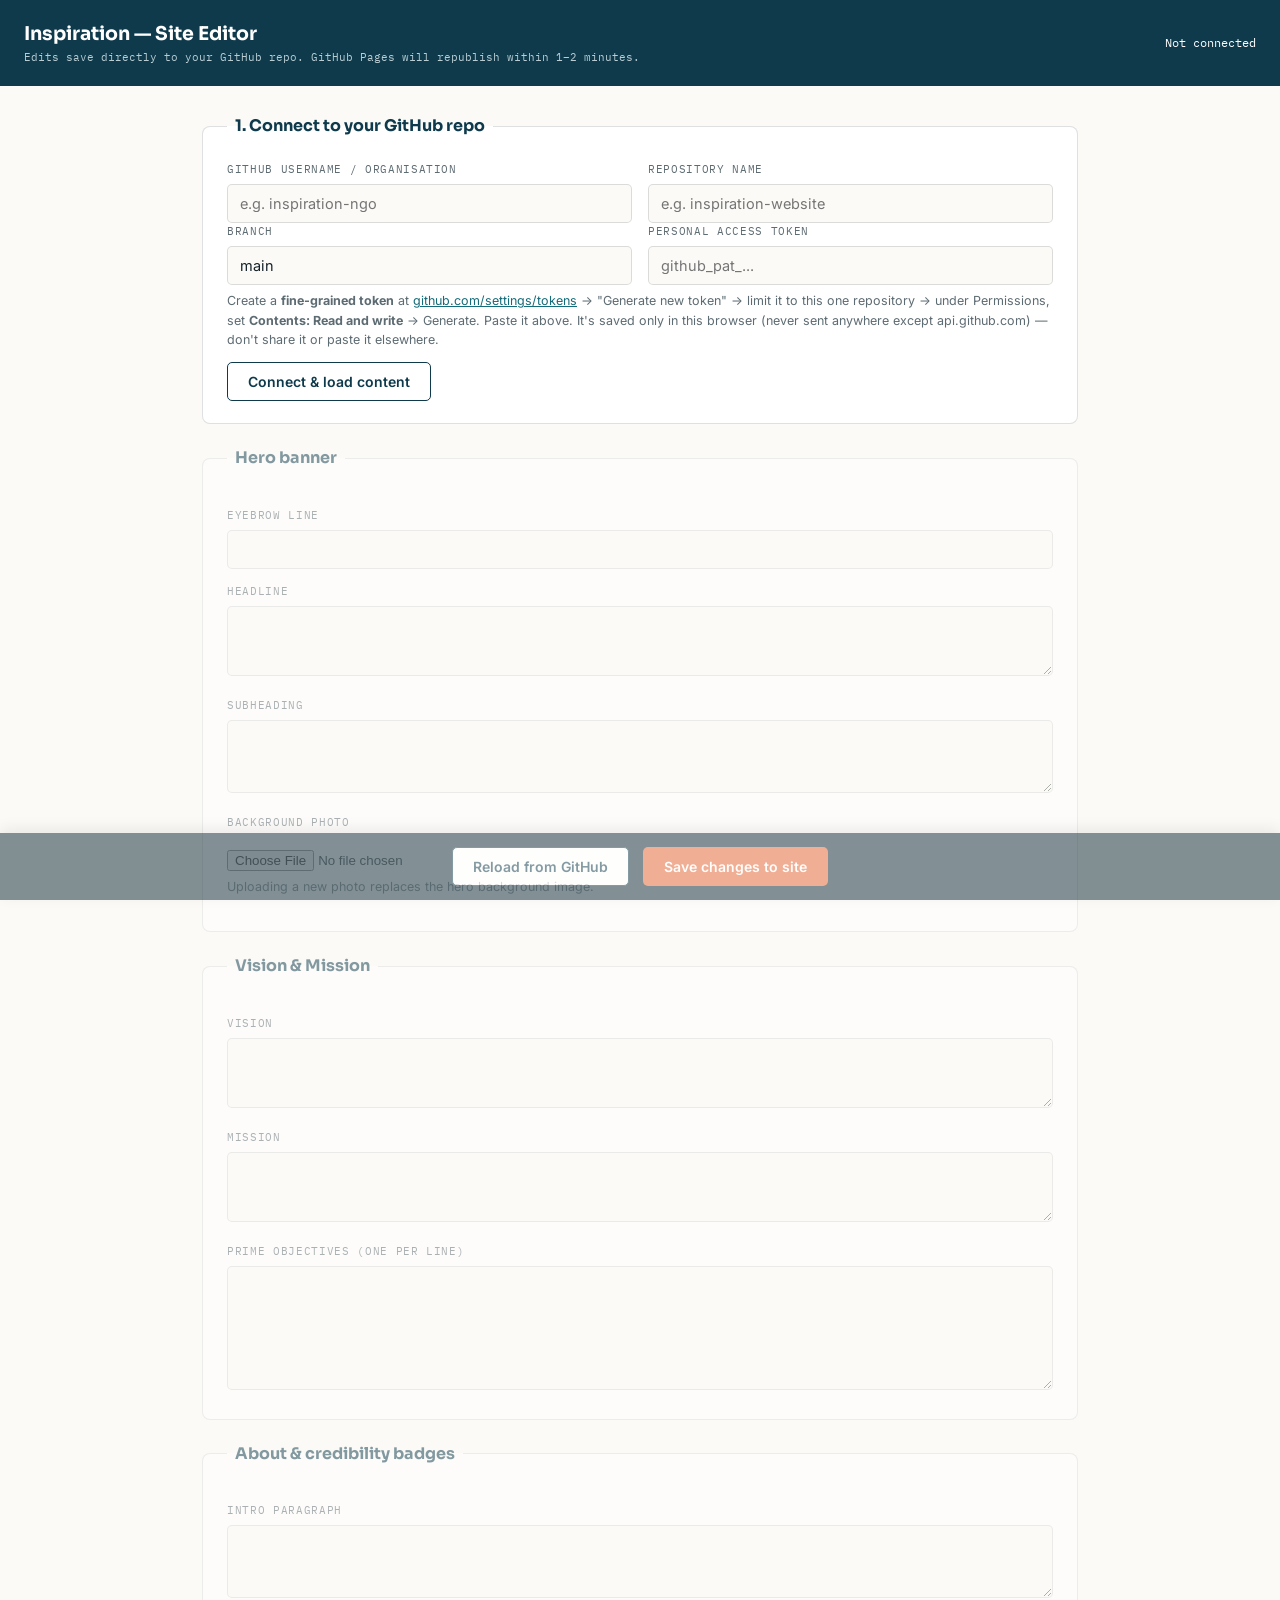
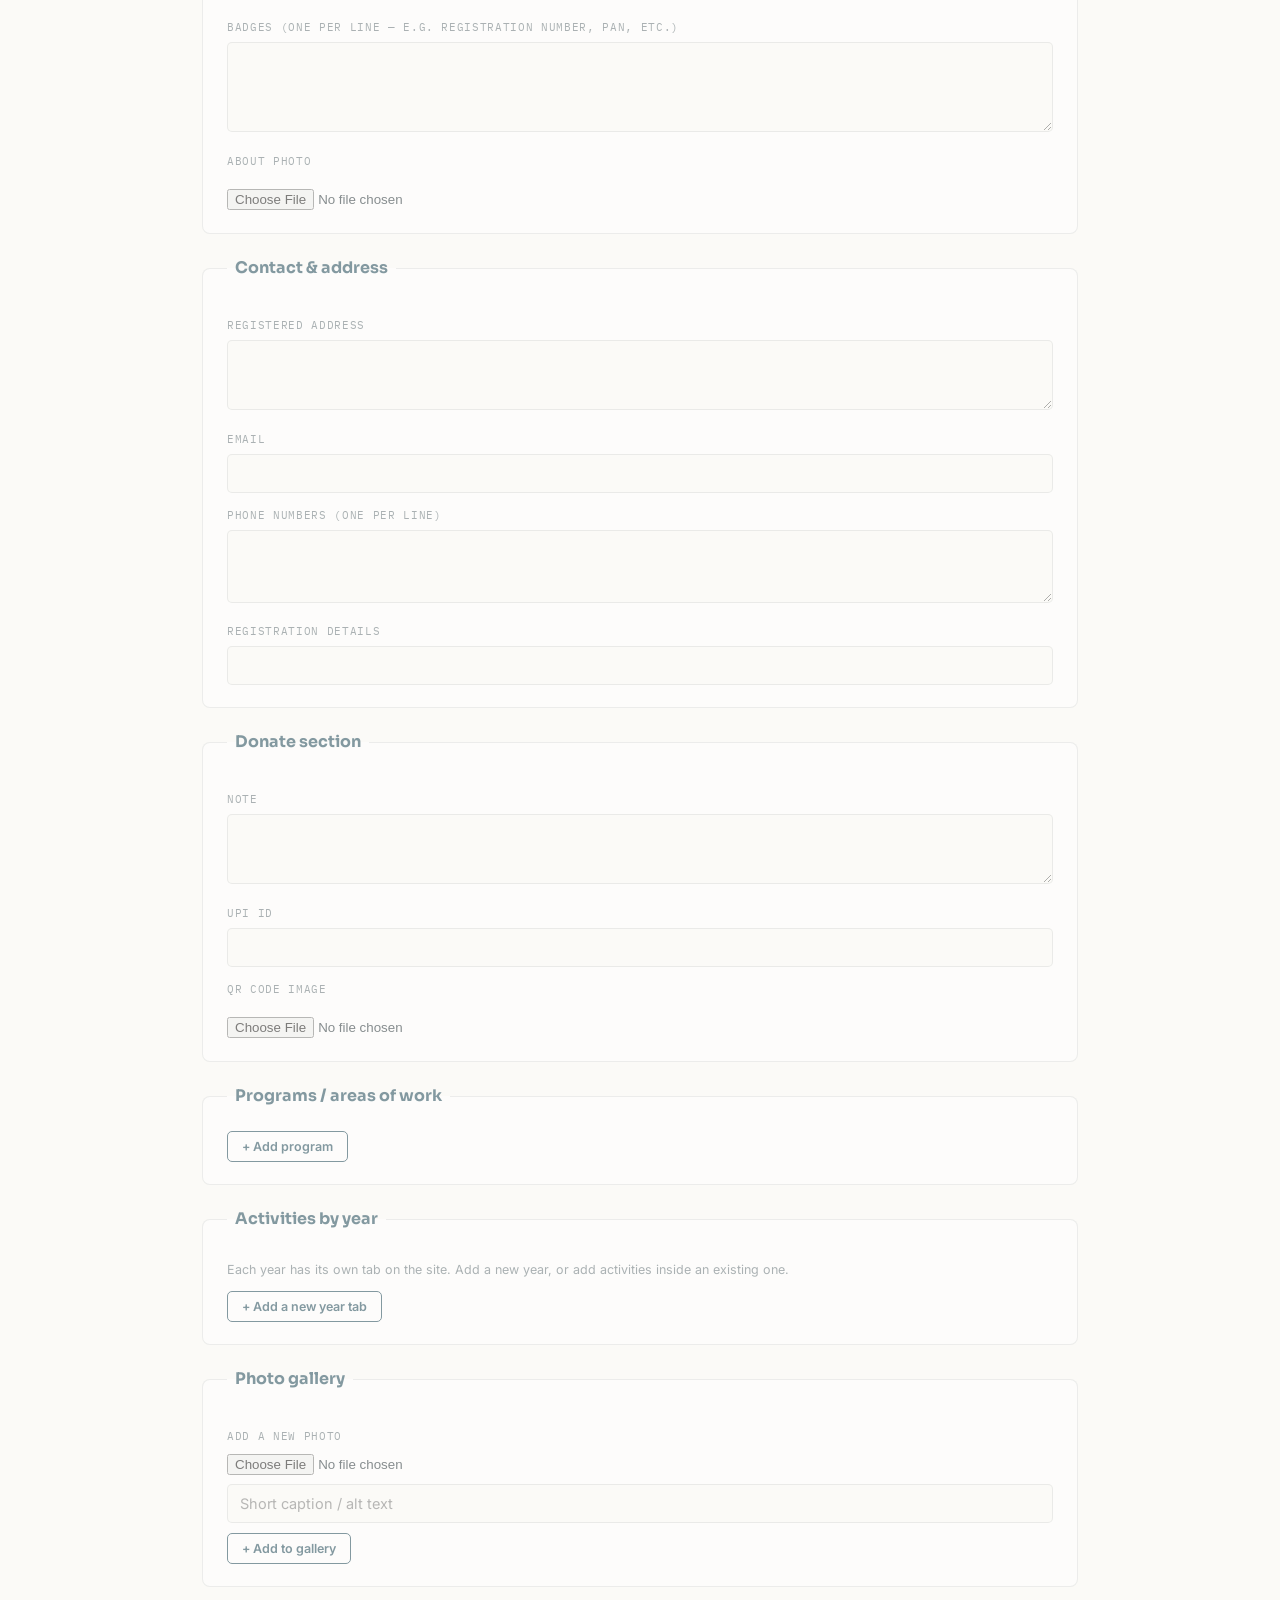
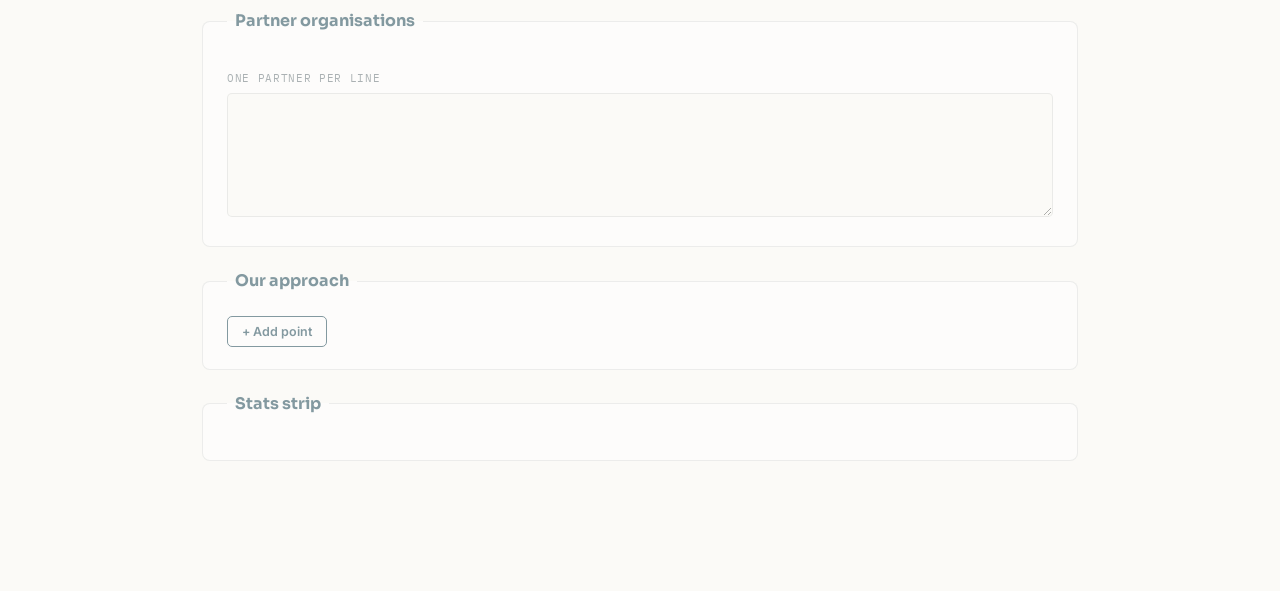
==== admin.html @ 5f95befe "Add files via upload" ====
<!DOCTYPE html>
<html lang="en">
<head>
<meta charset="UTF-8">
<meta name="viewport" content="width=device-width, initial-scale=1.0">
<title>Inspiration — Site Editor</title>
<link href="https://fonts.googleapis.com/css2?family=Sora:wght@600;700&family=Inter:wght@400;500;600&family=IBM+Plex+Mono:wght@400;500&display=swap" rel="stylesheet">
<style>
  :root {
    --navy:#0e3a4c; --navy-deep:#092530; --teal:#146b79; --coral:#e4602f; --coral-deep:#c14d22;
    --gold:#f0a73c; --paper:#fbfaf7; --paper-deep:#f1efe8; --ink:#16232a; --grey:#5d6b72;
    --line:rgba(22,35,42,.14); --display:"Sora",sans-serif; --body:"Inter",sans-serif; --mono:"IBM Plex Mono",monospace;
  }
  * { box-sizing: border-box; }
  body { margin:0; background:var(--paper); color:var(--ink); font-family:var(--body); line-height:1.55; padding-bottom:80px; }
  header { background:var(--navy); color:#fff; padding:20px 24px; position:sticky; top:0; z-index:20; display:flex; justify-content:space-between; align-items:center; flex-wrap:wrap; gap:12px; }
  header h1 { font-family:var(--display); font-size:19px; margin:0; }
  header .sub { font-family:var(--mono); font-size:11px; color:#b9cdd3; }
  .wrap { max-width: 920px; margin: 0 auto; padding: 28px 20px; }
  fieldset { border:1px solid var(--line); border-radius:8px; padding:22px 24px; margin-bottom:22px; background:#fff; }
  legend { font-family:var(--display); font-weight:700; font-size:16px; color:var(--navy); padding:0 8px; }
  label { display:block; font-family:var(--mono); font-size:11px; text-transform:uppercase; letter-spacing:.06em; color:var(--grey); margin:14px 0 6px; }
  label:first-child { margin-top:0; }
  input[type=text], input[type=email], input[type=password], input[type=url], textarea, select {
    width:100%; font-family:var(--body); font-size:14.5px; padding:10px 12px; border:1px solid var(--line); border-radius:5px; background:var(--paper); color:var(--ink);
  }
  textarea { resize:vertical; min-height:70px; }
  .row { display:grid; grid-template-columns:1fr 1fr; gap:16px; }
  @media (max-width:640px){ .row{ grid-template-columns:1fr; } }
  .card { border:1px solid var(--line); border-radius:6px; padding:16px; margin-bottom:12px; background:var(--paper-deep); position:relative; }
  .card .del { position:absolute; top:10px; right:10px; background:none; border:none; color:var(--coral); cursor:pointer; font-size:13px; font-family:var(--mono); }
  .btn { display:inline-block; font-family:var(--body); font-weight:600; font-size:14px; padding:10px 20px; border-radius:5px; border:1.5px solid transparent; cursor:pointer; text-decoration:none; }
  .btn-primary { background:var(--coral); color:#fff; }
  .btn-primary:hover { background:var(--coral-deep); }
  .btn-outline { background:#fff; border-color:var(--navy); color:var(--navy); }
  .btn-outline:hover { background:var(--navy); color:#fff; }
  .btn-small { font-size:12.5px; padding:7px 14px; }
  .thumb-preview { width:100%; max-width:220px; border-radius:6px; margin:8px 0; display:block; }
  .status { font-family:var(--mono); font-size:12.5px; padding:10px 14px; border-radius:5px; margin-bottom:16px; display:none; }
  .status.show { display:block; }
  .status.ok { background:#e2f4e6; color:#1e6b34; }
  .status.err { background:#fce7e2; color:#a13a2e; }
  .status.busy { background:#eef3f6; color:var(--navy); }
  .help { font-size:12.5px; color:var(--grey); margin-top:6px; }
  .save-bar { position:fixed; bottom:0; left:0; right:0; background:var(--navy-deep); padding:14px 24px; display:flex; justify-content:center; gap:14px; z-index:30; box-shadow:0 -4px 14px rgba(0,0,0,.15); }
  .locked { opacity:.5; pointer-events:none; }
  a { color: var(--teal); }
  details summary { cursor:pointer; font-family:var(--mono); font-size:12px; color:var(--grey); margin-bottom:10px; }
</style>
</head>
<body>

<header>
  <div>
    <h1>Inspiration — Site Editor</h1>
    <div class="sub">Edits save directly to your GitHub repo. GitHub Pages will republish within 1–2 minutes.</div>
  </div>
  <span id="connStatus" style="font-family:var(--mono);font-size:12px;">Not connected</span>
</header>

<div class="wrap">

  <fieldset id="connectFieldset">
    <legend>1. Connect to your GitHub repo</legend>
    <div class="row">
      <div>
        <label for="ghOwner">GitHub username / organisation</label>
        <input type="text" id="ghOwner" placeholder="e.g. inspiration-ngo">
      </div>
      <div>
        <label for="ghRepo">Repository name</label>
        <input type="text" id="ghRepo" placeholder="e.g. inspiration-website">
      </div>
    </div>
    <div class="row">
      <div>
        <label for="ghBranch">Branch</label>
        <input type="text" id="ghBranch" value="main">
      </div>
      <div>
        <label for="ghToken">Personal access token</label>
        <input type="password" id="ghToken" placeholder="github_pat_...">
      </div>
    </div>
    <p class="help">
      Create a <strong>fine-grained token</strong> at
      <a href="https://github.com/settings/tokens?type=beta" target="_blank">github.com/settings/tokens</a> →
      "Generate new token" → limit it to this one repository → under Permissions, set
      <strong>Contents: Read and write</strong> → Generate. Paste it above. It's saved only in
      this browser (never sent anywhere except api.github.com) — don't share it or paste it elsewhere.
    </p>
    <button class="btn btn-outline" id="connectBtn" type="button">Connect &amp; load content</button>
    <div class="status" id="connectStatus"></div>
  </fieldset>

  <div id="editorArea" class="locked">

    <div class="status" id="saveStatus"></div>

    <fieldset>
      <legend>Hero banner</legend>
      <label>Eyebrow line</label><input type="text" id="f-hero-eyebrow">
      <label>Headline</label><textarea id="f-hero-headline" rows="2"></textarea>
      <label>Subheading</label><textarea id="f-hero-subhead" rows="3"></textarea>
      <label>Background photo</label>
      <img class="thumb-preview" id="f-hero-bg-preview">
      <input type="file" id="f-hero-bg-file" accept="image/*">
      <p class="help">Uploading a new photo replaces the hero background image.</p>
    </fieldset>

    <fieldset>
      <legend>Vision &amp; Mission</legend>
      <label>Vision</label><textarea id="f-vision" rows="2"></textarea>
      <label>Mission</label><textarea id="f-mission" rows="2"></textarea>
      <label>Prime objectives (one per line)</label>
      <textarea id="f-objectives" rows="6"></textarea>
    </fieldset>

    <fieldset>
      <legend>About &amp; credibility badges</legend>
      <label>Intro paragraph</label><textarea id="f-about-intro" rows="3"></textarea>
      <label>Badges (one per line — e.g. registration number, PAN, etc.)</label>
      <textarea id="f-about-badges" rows="4"></textarea>
      <label>About photo</label>
      <img class="thumb-preview" id="f-about-photo-preview">
      <input type="file" id="f-about-photo-file" accept="image/*">
    </fieldset>

    <fieldset>
      <legend>Contact &amp; address</legend>
      <label>Registered address</label><textarea id="f-contact-address" rows="2"></textarea>
      <label>Email</label><input type="text" id="f-contact-email">
      <label>Phone numbers (one per line)</label><textarea id="f-contact-phones" rows="3"></textarea>
      <label>Registration details</label><input type="text" id="f-contact-reg">
    </fieldset>

    <fieldset>
      <legend>Donate section</legend>
      <label>Note</label><textarea id="f-donate-note" rows="2"></textarea>
      <label>UPI ID</label><input type="text" id="f-donate-upi">
      <label>QR code image</label>
      <img class="thumb-preview" id="f-donate-qr-preview">
      <input type="file" id="f-donate-qr-file" accept="image/*">
    </fieldset>

    <fieldset>
      <legend>Programs / areas of work</legend>
      <div id="programsList"></div>
      <button class="btn btn-outline btn-small" type="button" id="addProgramBtn">+ Add program</button>
    </fieldset>

    <fieldset>
      <legend>Activities by year</legend>
      <p class="help">Each year has its own tab on the site. Add a new year, or add activities inside an existing one.</p>
      <div id="yearsList"></div>
      <button class="btn btn-outline btn-small" type="button" id="addYearBtn">+ Add a new year tab</button>
    </fieldset>

    <fieldset>
      <legend>Photo gallery</legend>
      <div id="galleryList"></div>
      <label>Add a new photo</label>
      <input type="file" id="galleryFile" accept="image/*">
      <input type="text" id="galleryAlt" placeholder="Short caption / alt text" style="margin-top:8px;">
      <button class="btn btn-outline btn-small" type="button" id="addGalleryBtn" style="margin-top:10px;">+ Add to gallery</button>
    </fieldset>

    <fieldset>
      <legend>Partner organisations</legend>
      <label>One partner per line</label>
      <textarea id="f-partners" rows="6"></textarea>
    </fieldset>

    <fieldset>
      <legend>Our approach</legend>
      <div id="approachList"></div>
      <button class="btn btn-outline btn-small" type="button" id="addApproachBtn">+ Add point</button>
    </fieldset>

    <fieldset>
      <legend>Stats strip</legend>
      <div id="statsList"></div>
    </fieldset>

  </div>
</div>

<div class="save-bar locked" id="saveBar">
  <button class="btn btn-outline" id="reloadBtn" type="button">Reload from GitHub</button>
  <button class="btn btn-primary" id="saveBtn" type="button">Save changes to site</button>
</div>

<script>
let state = null;
let contentSha = null;
let creds = null;

const $ = id => document.getElementById(id);
const editorArea = $('editorArea');
const saveBar = $('saveBar');

function setStatus(el, msg, type) {
  el.textContent = msg;
  el.className = 'status show ' + type;
}
function clearStatus(el) { el.className = 'status'; }

// ---------- credential persistence (this browser only) ----------
function loadSavedCreds() {
  try {
    const saved = JSON.parse(localStorage.getItem('inspiration_admin_creds') || 'null');
    if (saved) {
      $('ghOwner').value = saved.owner || '';
      $('ghRepo').value = saved.repo || '';
      $('ghBranch').value = saved.branch || 'main';
      $('ghToken').value = saved.token || '';
    }
  } catch (e) {}
}
function saveCreds(c) {
  localStorage.setItem('inspiration_admin_creds', JSON.stringify(c));
}
loadSavedCreds();

// ---------- GitHub API helpers ----------
async function ghGet(path) {
  const url = `https://api.github.com/repos/${creds.owner}/${creds.repo}/contents/${path}?ref=${creds.branch}`;
  const res = await fetch(url, { headers: { Authorization: `Bearer ${creds.token}`, Accept: 'application/vnd.github+json' } });
  if (!res.ok) throw new Error(`GET ${path} failed (${res.status})`);
  return res.json();
}
async function ghPut(path, base64Content, message, sha) {
  const url = `https://api.github.com/repos/${creds.owner}/${creds.repo}/contents/${path}`;
  const body = { message, content: base64Content, branch: creds.branch };
  if (sha) body.sha = sha;
  const res = await fetch(url, {
    method: 'PUT',
    headers: { Authorization: `Bearer ${creds.token}`, Accept: 'application/vnd.github+json' },
    body: JSON.stringify(body)
  });
  if (!res.ok) {
    const err = await res.json().catch(() => ({}));
    throw new Error(`Save to ${path} failed (${res.status}): ${err.message || 'unknown error'}`);
  }
  return res.json();
}
function utf8ToBase64(str) {
  return btoa(unescape(encodeURIComponent(str)));
}
function fileToBase64(file) {
  return new Promise((resolve, reject) => {
    const reader = new FileReader();
    reader.onload = () => resolve(reader.result.split(',')[1]);
    reader.onerror = reject;
    reader.readAsDataURL(file);
  });
}
function slugify(name) {
  return name.toLowerCase().replace(/[^a-z0-9.]+/g, '-').replace(/(^-|-$)/g, '');
}

async function uploadImage(file, folder = 'images') {
  const base64 = await fileToBase64(file);
  const ts = Date.now();
  const path = `${folder}/${ts}-${slugify(file.name)}`;
  await ghPut(path, base64, `Upload image via site editor: ${file.name}`);
  return path;
}

// ---------- connect & load ----------
$('connectBtn').addEventListener('click', async () => {
  const owner = $('ghOwner').value.trim();
  const repo = $('ghRepo').value.trim();
  const branch = $('ghBranch').value.trim() || 'main';
  const token = $('ghToken').value.trim();
  const statusEl = $('connectStatus');
  if (!owner || !repo || !token) {
    setStatus(statusEl, 'Please fill in owner, repo, and token.', 'err');
    return;
  }
  creds = { owner, repo, branch, token };
  setStatus(statusEl, 'Connecting…', 'busy');
  try {
    const file = await ghGet('content.json');
    contentSha = file.sha;
    state = JSON.parse(decodeURIComponent(escape(atob(file.content.replace(/\n/g, '')))));
    saveCreds(creds);
    setStatus(statusEl, 'Connected. Content loaded below.', 'ok');
    $('connStatus').textContent = `Connected: ${owner}/${repo}`;
    editorArea.classList.remove('locked');
    saveBar.classList.remove('locked');
    renderForm();
  } catch (err) {
    setStatus(statusEl, err.message, 'err');
  }
});

$('reloadBtn').addEventListener('click', () => $('connectBtn').click());

// ---------- render form from state ----------
function renderForm() {
  $('f-hero-eyebrow').value = state.hero.eyebrow;
  $('f-hero-headline').value = state.hero.headline;
  $('f-hero-subhead').value = state.hero.subhead;
  $('f-hero-bg-preview').src = state.hero.bgImage;

  $('f-vision').value = state.vision;
  $('f-mission').value = state.mission;
  $('f-objectives').value = state.objectives.join('\n');

  $('f-about-intro').value = state.about.intro;
  $('f-about-badges').value = state.about.badges.join('\n');
  $('f-about-photo-preview').src = state.about.photo;

  $('f-contact-address').value = state.contact.address;
  $('f-contact-email').value = state.contact.email;
  $('f-contact-phones').value = state.contact.phones.join('\n');
  $('f-contact-reg').value = state.contact.registration;

  $('f-donate-note').value = state.donate.note;
  $('f-donate-upi').value = state.donate.upiId;
  $('f-donate-qr-preview').src = state.donate.qrImage;

  $('f-partners').value = state.partners.join('\n');

  renderPrograms();
  renderYears();
  renderGallery();
  renderApproach();
  renderStats();
}

// ---- Programs ----
function renderPrograms() {
  const el = $('programsList');
  el.innerHTML = '';
  state.programs.forEach((p, i) => {
    const card = document.createElement('div');
    card.className = 'card';
    card.innerHTML = `
      <button class="del" data-i="${i}">Remove ✕</button>
      <label>Tag</label><input type="text" data-f="tag" value="${escAttr(p.tag)}">
      <label>Title</label><input type="text" data-f="title" value="${escAttr(p.title)}">
      <label>Description</label><textarea data-f="desc" rows="2">${p.desc}</textarea>
      <label>Example activities (short line)</label><textarea data-f="examples" rows="2">${p.examples}</textarea>
      <label>Photo</label>
      <img class="thumb-preview" src="${p.image}">
      <input type="file" data-f="image" accept="image/*">
    `;
    ['tag','title','desc','examples'].forEach(f => {
      card.querySelector(`[data-f="${f}"]`).addEventListener('input', e => state.programs[i][f] = e.target.value);
    });
    card.querySelector('[data-f="image"]').addEventListener('change', async e => {
      if (!e.target.files[0]) return;
      const path = await uploadImage(e.target.files[0]);
      state.programs[i].image = path;
      card.querySelector('img').src = path;
    });
    card.querySelector('.del').addEventListener('click', () => { state.programs.splice(i, 1); renderPrograms(); });
    el.appendChild(card);
  });
}
$('addProgramBtn').addEventListener('click', () => {
  state.programs.push({ tag: 'New area', title: 'New program', desc: '', examples: '', image: state.programs[0]?.image || '' });
  renderPrograms();
});

// ---- Activity years ----
function renderYears() {
  const el = $('yearsList');
  el.innerHTML = '';
  state.activityYears.forEach((y, yi) => {
    const card = document.createElement('div');
    card.className = 'card';
    card.innerHTML = `
      <button class="del" data-yi="${yi}">Remove year ✕</button>
      <label>Tab label</label><input type="text" data-f="label" value="${escAttr(y.label)}">
      <div id="itemsFor-${yi}"></div>
      <button class="btn btn-outline btn-small" type="button" data-add="${yi}">+ Add activity to this year</button>
    `;
    card.querySelector('[data-f="label"]').addEventListener('input', e => y.label = e.target.value);
    card.querySelector('.del').addEventListener('click', () => { state.activityYears.splice(yi, 1); renderYears(); });
    el.appendChild(card);

    const itemsWrap = card.querySelector(`#itemsFor-${yi}`);
    y.items.forEach((a, ai) => {
      const row = document.createElement('div');
      row.className = 'card';
      row.style.background = '#fff';
      row.innerHTML = `
        <button class="del" data-ai="${ai}">Remove ✕</button>
        <label>Date</label><input type="text" data-f="date" value="${escAttr(a.date)}">
        <label>Title</label><input type="text" data-f="title" value="${escAttr(a.title)}">
        <label>Description</label><textarea data-f="desc" rows="2">${a.desc}</textarea>
      `;
      ['date','title','desc'].forEach(f => {
        row.querySelector(`[data-f="${f}"]`).addEventListener('input', e => a[f] = e.target.value);
      });
      row.querySelector('.del').addEventListener('click', () => { y.items.splice(ai, 1); renderYears(); });
      itemsWrap.appendChild(row);
    });

    card.querySelector('[data-add]').addEventListener('click', () => {
      y.items.push({ date: '', title: 'New activity', desc: '' });
      renderYears();
    });
  });
}
$('addYearBtn').addEventListener('click', () => {
  const label = prompt('Label for the new year tab (e.g. "2026–27")');
  if (!label) return;
  state.activityYears.unshift({ id: 'y' + Date.now(), label, items: [] });
  renderYears();
});

// ---- Gallery ----
function renderGallery() {
  const el = $('galleryList');
  el.innerHTML = '';
  state.gallery.forEach((g, i) => {
    const row = document.createElement('div');
    row.className = 'card';
    row.style.display = 'flex';
    row.style.gap = '14px';
    row.style.alignItems = 'center';
    row.innerHTML = `
      <img src="${g.image}" style="width:90px;height:70px;object-fit:cover;border-radius:4px;flex-shrink:0;">
      <input type="text" data-f="alt" value="${escAttr(g.alt)}" style="flex:1;">
      <button class="del" data-i="${i}" style="position:static;">Remove ✕</button>
    `;
    row.querySelector('[data-f="alt"]').addEventListener('input', e => g.alt = e.target.value);
    row.querySelector('.del').addEventListener('click', () => { state.gallery.splice(i, 1); renderGallery(); });
    el.appendChild(row);
  });
}
$('addGalleryBtn').addEventListener('click', async () => {
  const file = $('galleryFile').files[0];
  if (!file) { alert('Choose a photo first.'); return; }
  const path = await uploadImage(file);
  state.gallery.push({ image: path, alt: $('galleryAlt').value || 'Inspiration program photo', size: '' });
  $('galleryFile').value = '';
  $('galleryAlt').value = '';
  renderGallery();
});

// ---- Approach ----
function renderApproach() {
  const el = $('approachList');
  el.innerHTML = '';
  state.approach.forEach((a, i) => {
    const card = document.createElement('div');
    card.className = 'card';
    card.innerHTML = `
      <button class="del" data-i="${i}">Remove ✕</button>
      <label>Title</label><input type="text" data-f="title" value="${escAttr(a.title)}">
      <label>Description</label><textarea data-f="desc" rows="2">${a.desc}</textarea>
    `;
    card.querySelector('[data-f="title"]').addEventListener('input', e => a.title = e.target.value);
    card.querySelector('[data-f="desc"]').addEventListener('input', e => a.desc = e.target.value);
    card.querySelector('.del').addEventListener('click', () => { state.approach.splice(i, 1); renderApproach(); });
    el.appendChild(card);
  });
}
$('addApproachBtn').addEventListener('click', () => {
  state.approach.push({ title: 'New point', desc: '' });
  renderApproach();
});

// ---- Stats ----
function renderStats() {
  const el = $('statsList');
  el.innerHTML = '';
  state.stats.forEach((s, i) => {
    const row = document.createElement('div');
    row.className = 'row card';
    row.innerHTML = `
      <div><label>Number</label><input type="text" data-f="n" value="${escAttr(s.n)}"></div>
      <div><label>Label</label><input type="text" data-f="l" value="${escAttr(s.l)}"></div>
    `;
    row.querySelector('[data-f="n"]').addEventListener('input', e => s.n = e.target.value);
    row.querySelector('[data-f="l"]').addEventListener('input', e => s.l = e.target.value);
    el.appendChild(row);
  });
}

function escAttr(str) {
  return (str || '').replace(/&/g, '&amp;').replace(/"/g, '&quot;');
}

// ---------- single-field image uploads ----------
$('f-hero-bg-file').addEventListener('change', async e => {
  if (!e.target.files[0]) return;
  const path = await uploadImage(e.target.files[0]);
  state.hero.bgImage = path;
  $('f-hero-bg-preview').src = path;
});
$('f-about-photo-file').addEventListener('change', async e => {
  if (!e.target.files[0]) return;
  const path = await uploadImage(e.target.files[0]);
  state.about.photo = path;
  $('f-about-photo-preview').src = path;
});
$('f-donate-qr-file').addEventListener('change', async e => {
  if (!e.target.files[0]) return;
  const path = await uploadImage(e.target.files[0]);
  state.donate.qrImage = path;
  $('f-donate-qr-preview').src = path;
});

// ---------- pull simple text fields back into state before saving ----------
function syncSimpleFields() {
  state.hero.eyebrow = $('f-hero-eyebrow').value;
  state.hero.headline = $('f-hero-headline').value;
  state.hero.subhead = $('f-hero-subhead').value;

  state.vision = $('f-vision').value;
  state.mission = $('f-mission').value;
  state.objectives = $('f-objectives').value.split('\n').map(s => s.trim()).filter(Boolean);

  state.about.intro = $('f-about-intro').value;
  state.about.badges = $('f-about-badges').value.split('\n').map(s => s.trim()).filter(Boolean);

  state.contact.address = $('f-contact-address').value;
  state.contact.email = $('f-contact-email').value;
  state.contact.phones = $('f-contact-phones').value.split('\n').map(s => s.trim()).filter(Boolean);
  state.contact.registration = $('f-contact-reg').value;

  state.donate.note = $('f-donate-note').value;
  state.donate.upiId = $('f-donate-upi').value;

  state.partners = $('f-partners').value.split('\n').map(s => s.trim()).filter(Boolean);
}

// ---------- save ----------
$('saveBtn').addEventListener('click', async () => {
  const statusEl = $('saveStatus');
  syncSimpleFields();
  setStatus(statusEl, 'Saving to GitHub…', 'busy');
  try {
    const json = JSON.stringify(state, null, 2);
    const result = await ghPut('content.json', utf8ToBase64(json), 'Update site content via site editor', contentSha);
    contentSha = result.content.sha;
    setStatus(statusEl, 'Saved! GitHub Pages will republish your site within 1–2 minutes.', 'ok');
    window.scrollTo({ top: 0, behavior: 'smooth' });
  } catch (err) {
    setStatus(statusEl, err.message, 'err');
  }
});
</script>
</body>
</html>
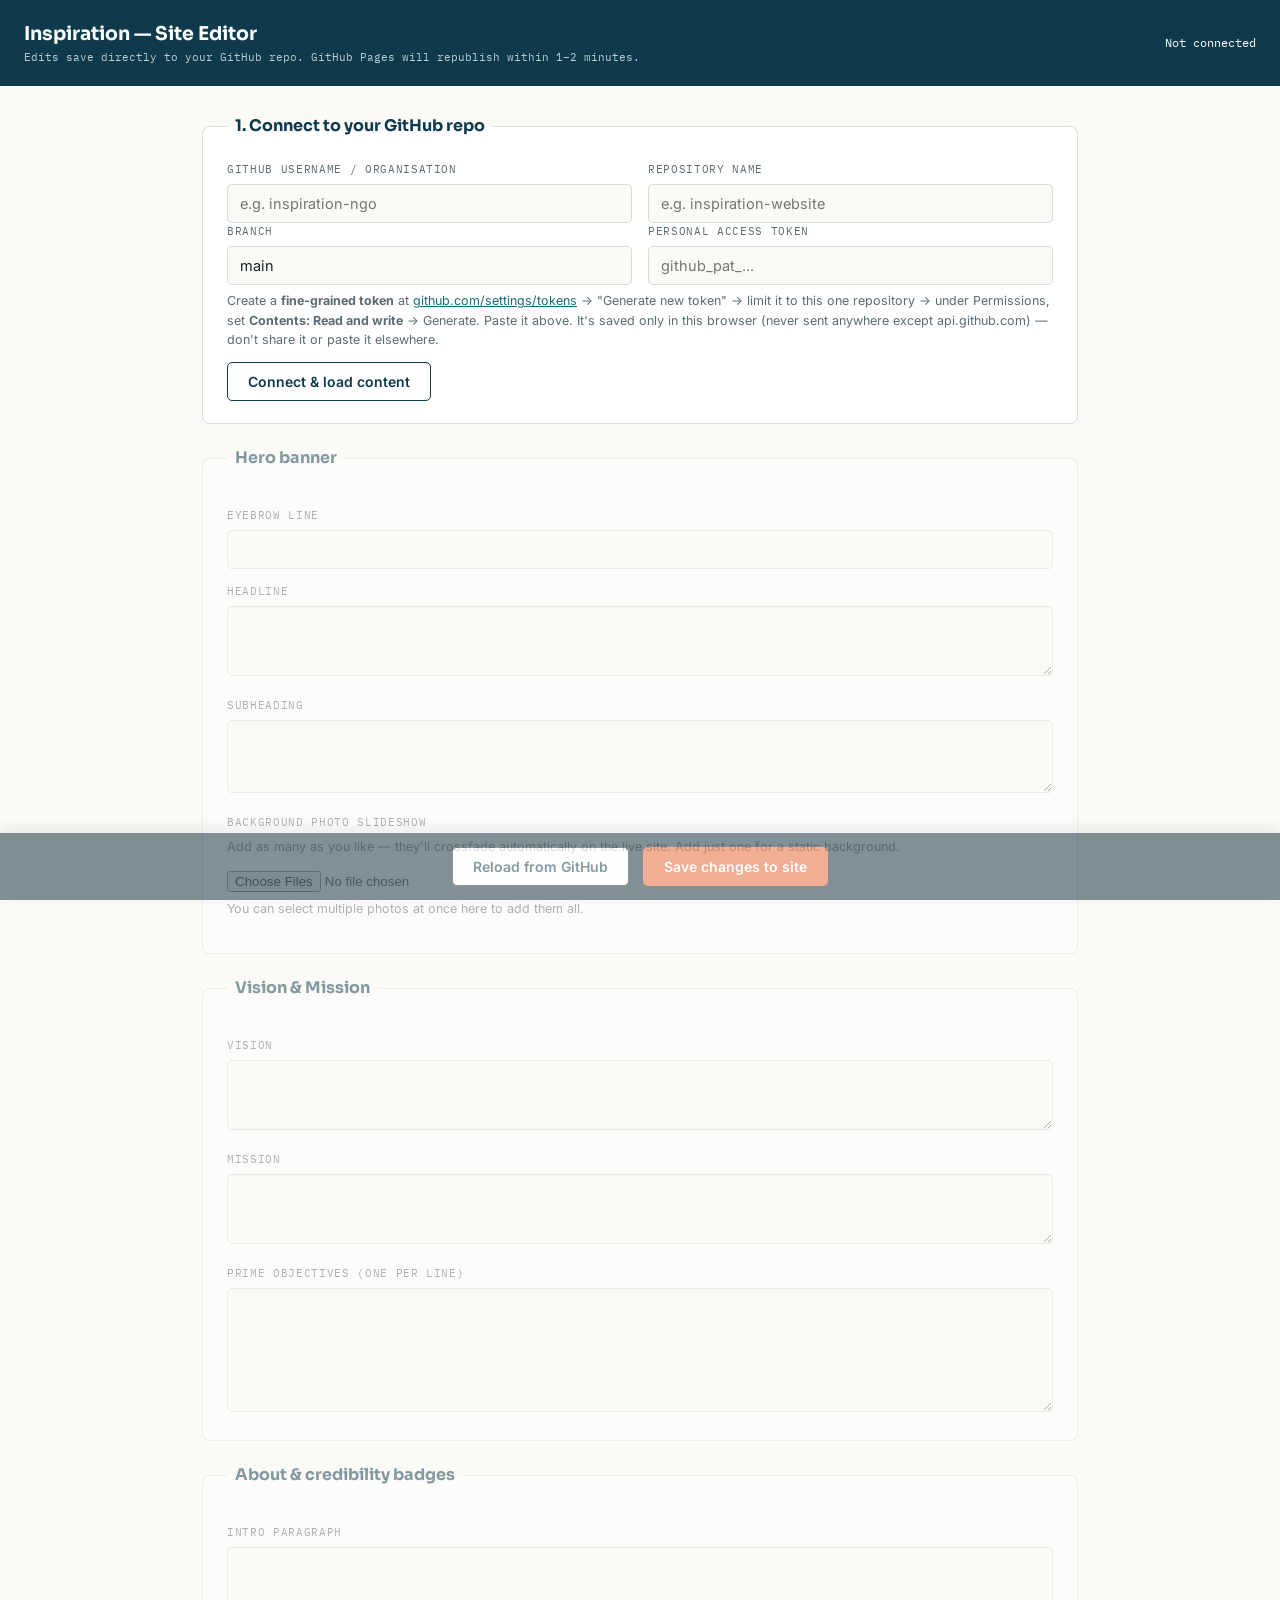
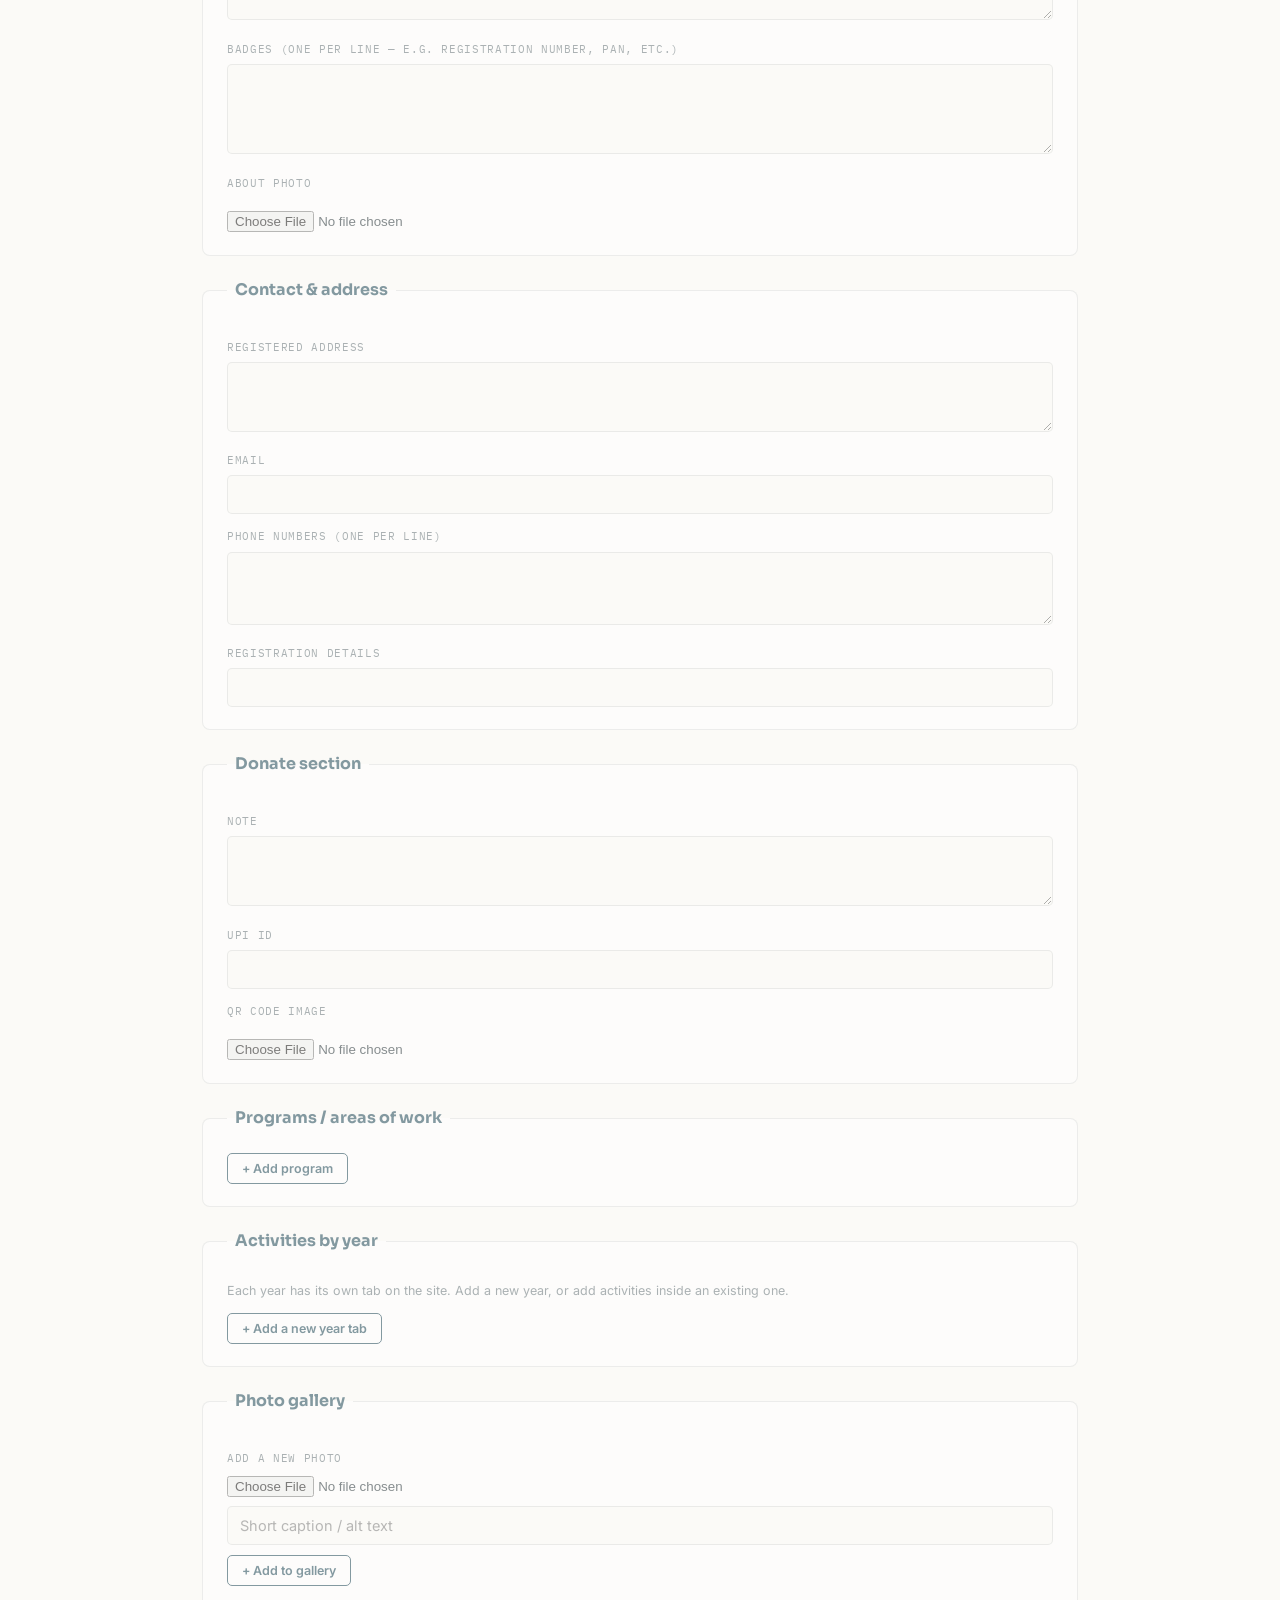
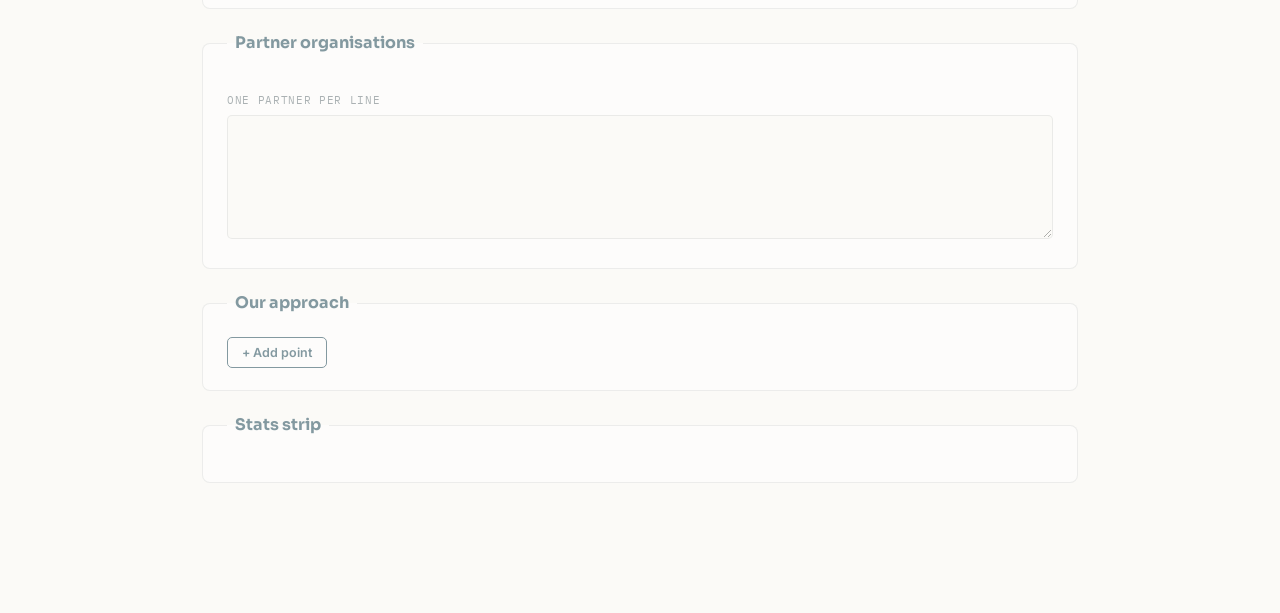
==== commit ca41e4c4: "Add files via upload" ====
--- a/admin.html
+++ b/admin.html
@@ -102,10 +102,11 @@
       <label>Eyebrow line</label><input type="text" id="f-hero-eyebrow">
       <label>Headline</label><textarea id="f-hero-headline" rows="2"></textarea>
       <label>Subheading</label><textarea id="f-hero-subhead" rows="3"></textarea>
-      <label>Background photo</label>
-      <img class="thumb-preview" id="f-hero-bg-preview">
-      <input type="file" id="f-hero-bg-file" accept="image/*">
-      <p class="help">Uploading a new photo replaces the hero background image.</p>
+      <label>Background photo slideshow</label>
+      <p class="help" style="margin-top:0;">Add as many as you like — they'll crossfade automatically on the live site. Add just one for a static background.</p>
+      <div id="heroImagesList"></div>
+      <input type="file" id="f-hero-bg-file" accept="image/*" multiple>
+      <p class="help">You can select multiple photos at once here to add them all.</p>
     </fieldset>
 
     <fieldset>
@@ -302,7 +303,10 @@
   $('f-hero-eyebrow').value = state.hero.eyebrow;
   $('f-hero-headline').value = state.hero.headline;
   $('f-hero-subhead').value = state.hero.subhead;
-  $('f-hero-bg-preview').src = state.hero.bgImage;
+  if (!state.hero.bgImages) {
+    state.hero.bgImages = state.hero.bgImage ? [state.hero.bgImage] : [];
+  }
+  renderHeroImages();
 
   $('f-vision').value = state.vision;
   $('f-mission').value = state.mission;
@@ -328,6 +332,29 @@
   renderGallery();
   renderApproach();
   renderStats();
+}
+
+// ---- Hero background slideshow ----
+function renderHeroImages() {
+  const el = $('heroImagesList');
+  el.innerHTML = '';
+  state.hero.bgImages.forEach((img, i) => {
+    const row = document.createElement('div');
+    row.className = 'card';
+    row.style.display = 'flex';
+    row.style.gap = '14px';
+    row.style.alignItems = 'center';
+    row.innerHTML = `
+      <img src="${img}" style="width:110px;height:70px;object-fit:cover;border-radius:4px;flex-shrink:0;">
+      <span style="font-family:var(--mono);font-size:12px;color:var(--grey);flex:1;">Photo ${i + 1}${i === 0 ? ' (shown first)' : ''}</span>
+      <button class="del" data-i="${i}" style="position:static;">Remove ✕</button>
+    `;
+    row.querySelector('.del').addEventListener('click', () => { state.hero.bgImages.splice(i, 1); renderHeroImages(); });
+    el.appendChild(row);
+  });
+  if (!state.hero.bgImages.length) {
+    el.innerHTML = '<p class="help">No background photos yet — add at least one below.</p>';
+  }
 }
 
 // ---- Programs ----
@@ -489,10 +516,21 @@
 
 // ---------- single-field image uploads ----------
 $('f-hero-bg-file').addEventListener('change', async e => {
-  if (!e.target.files[0]) return;
-  const path = await uploadImage(e.target.files[0]);
-  state.hero.bgImage = path;
-  $('f-hero-bg-preview').src = path;
+  const files = Array.from(e.target.files || []);
+  if (!files.length) return;
+  const statusEl = $('saveStatus');
+  setStatus(statusEl, `Uploading ${files.length} photo(s)…`, 'busy');
+  try {
+    for (const file of files) {
+      const path = await uploadImage(file);
+      state.hero.bgImages.push(path);
+    }
+    renderHeroImages();
+    clearStatus(statusEl);
+  } catch (err) {
+    setStatus(statusEl, err.message, 'err');
+  }
+  e.target.value = '';
 });
 $('f-about-photo-file').addEventListener('change', async e => {
   if (!e.target.files[0]) return;
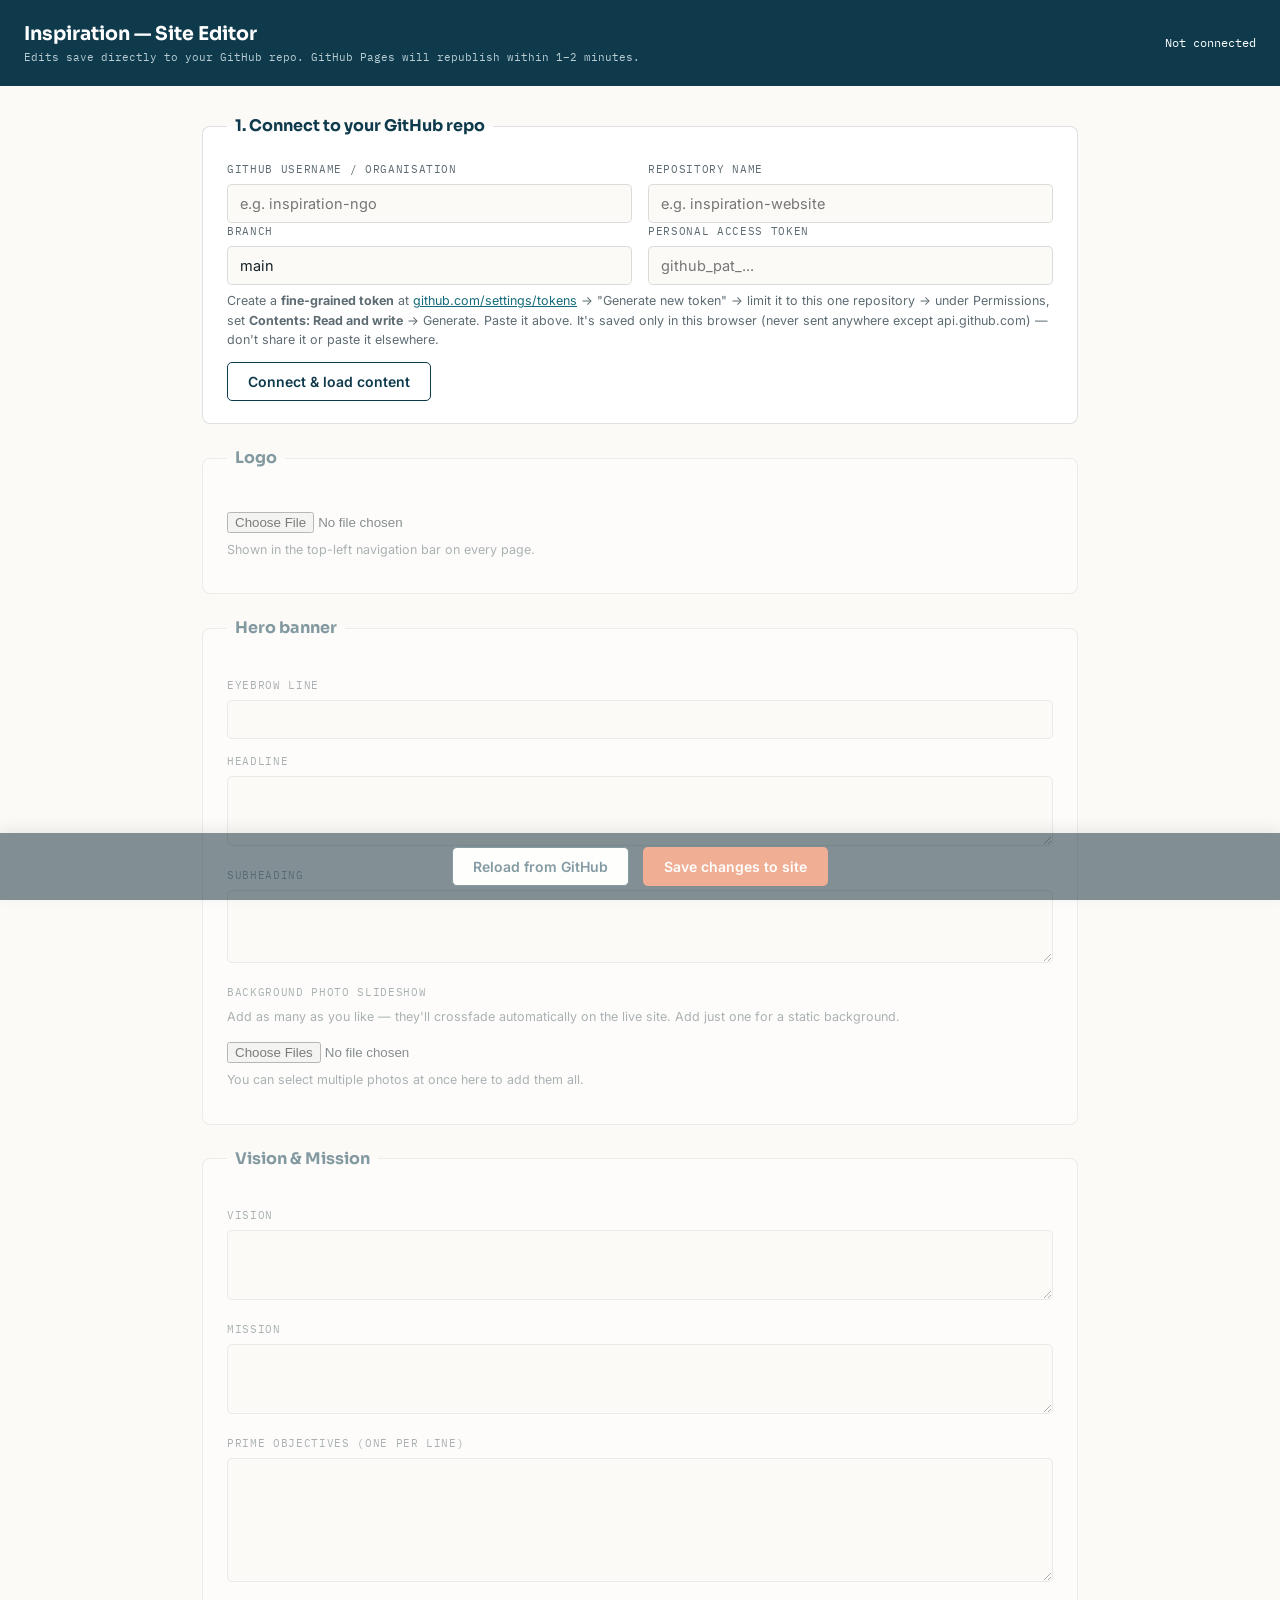
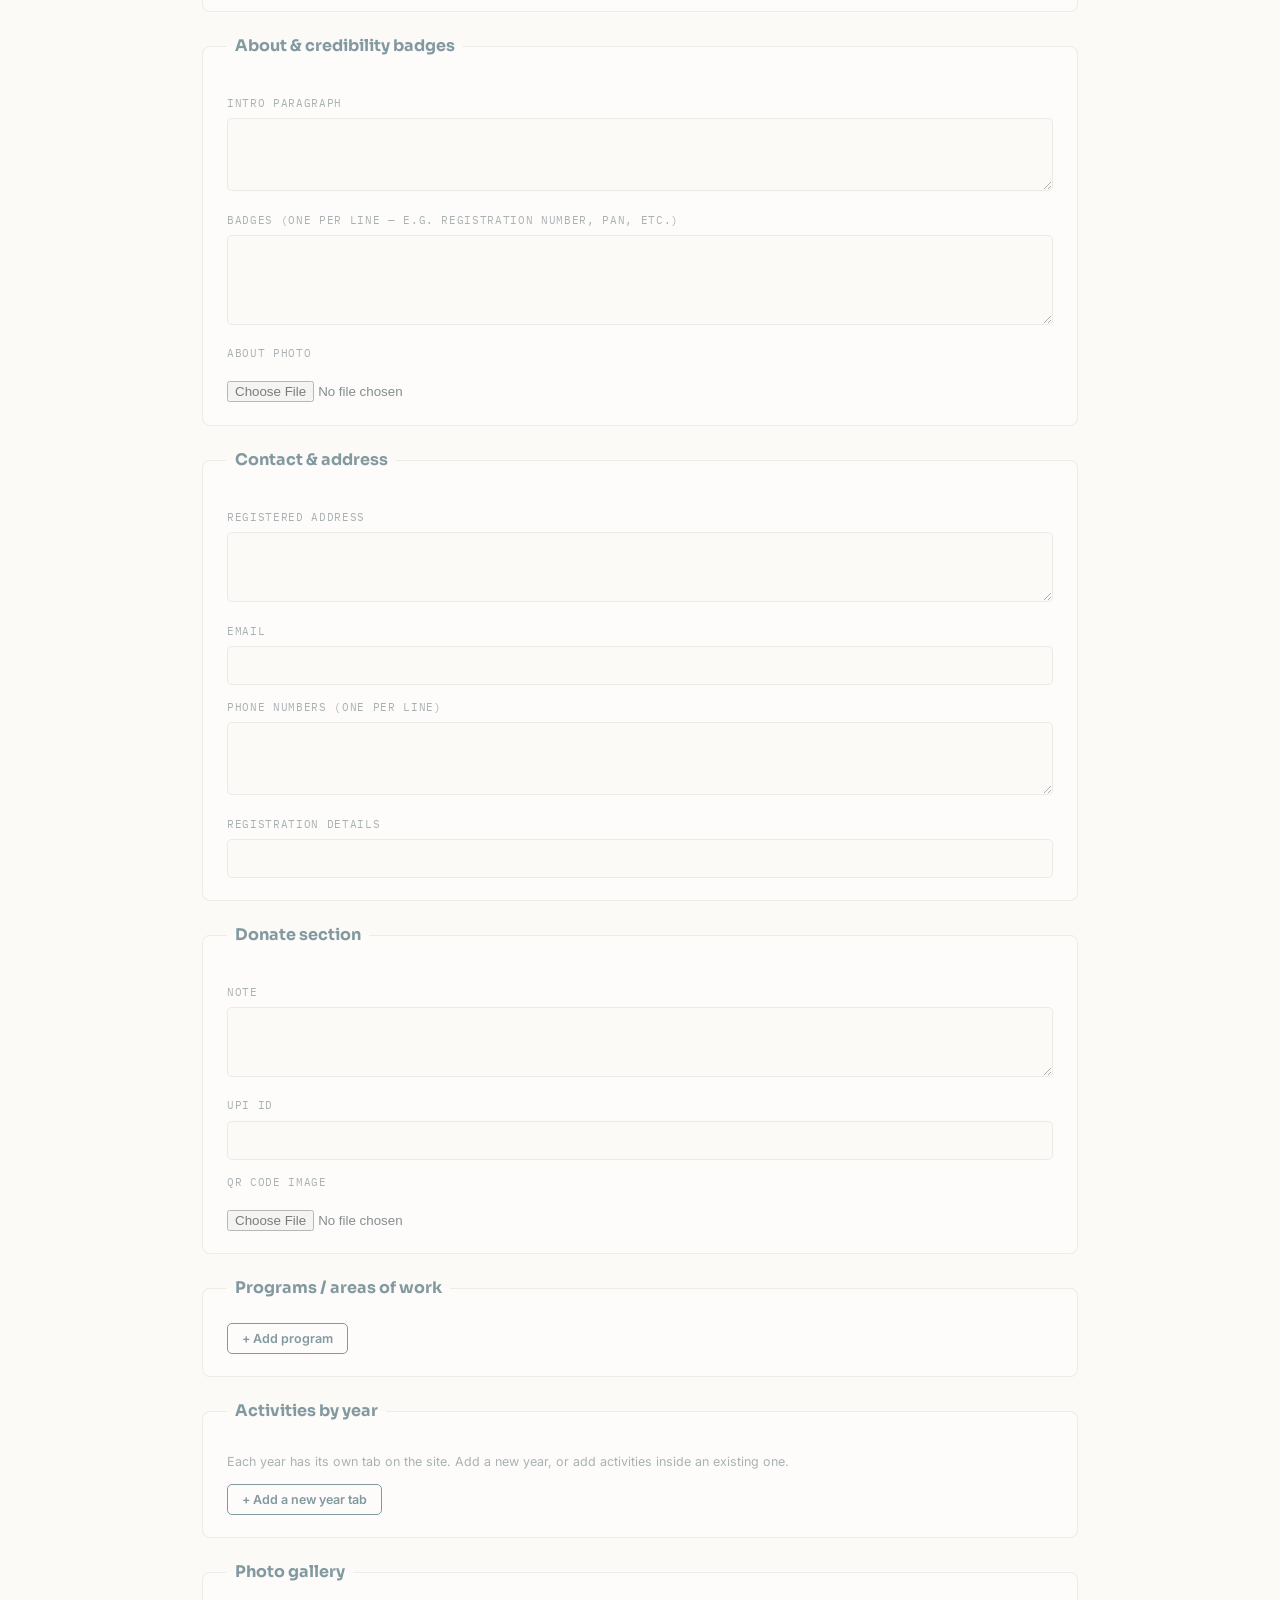
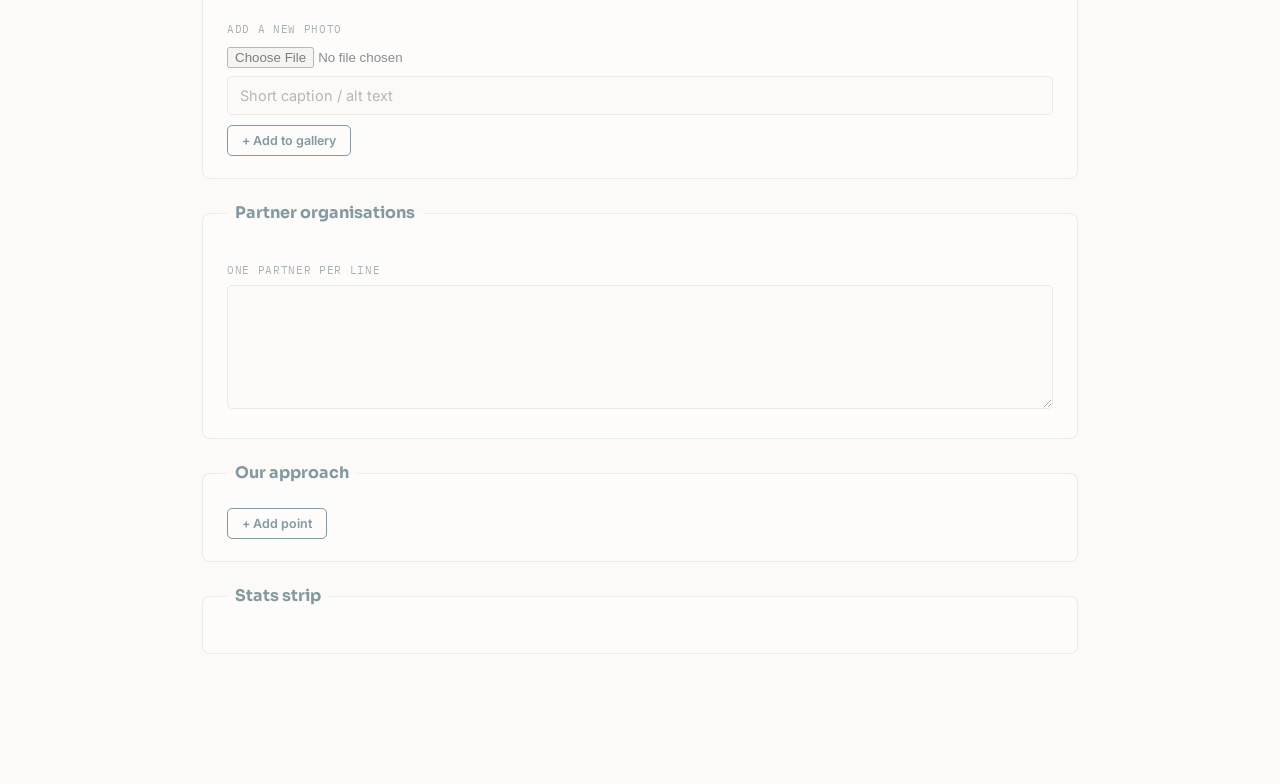
==== commit 270852cb: "Add files via upload" ====
--- a/admin.html
+++ b/admin.html
@@ -98,6 +98,13 @@
     <div class="status" id="saveStatus"></div>
 
     <fieldset>
+      <legend>Logo</legend>
+      <img class="thumb-preview" id="f-logo-preview" style="max-width:120px;">
+      <input type="file" id="f-logo-file" accept="image/*">
+      <p class="help">Shown in the top-left navigation bar on every page.</p>
+    </fieldset>
+
+    <fieldset>
       <legend>Hero banner</legend>
       <label>Eyebrow line</label><input type="text" id="f-hero-eyebrow">
       <label>Headline</label><textarea id="f-hero-headline" rows="2"></textarea>
@@ -260,8 +267,40 @@
   return name.toLowerCase().replace(/[^a-z0-9.]+/g, '-').replace(/(^-|-$)/g, '');
 }
 
+function resizeImageFile(file, maxDim = 1600, quality = 0.82) {
+  return new Promise((resolve, reject) => {
+    const reader = new FileReader();
+    reader.onload = () => {
+      const img = new Image();
+      img.onload = () => {
+        let { width, height } = img;
+        if (Math.max(width, height) > maxDim) {
+          const scale = maxDim / Math.max(width, height);
+          width = Math.round(width * scale);
+          height = Math.round(height * scale);
+        }
+        const canvas = document.createElement('canvas');
+        canvas.width = width;
+        canvas.height = height;
+        const ctx = canvas.getContext('2d');
+        ctx.drawImage(img, 0, 0, width, height);
+        const mime = file.type === 'image/png' ? 'image/png' : 'image/jpeg';
+        canvas.toBlob(blob => {
+          if (!blob) { reject(new Error('Could not process this image file.')); return; }
+          resolve(new File([blob], file.name, { type: mime }));
+        }, mime, quality);
+      };
+      img.onerror = () => reject(new Error('Could not read this image file.'));
+      img.src = reader.result;
+    };
+    reader.onerror = () => reject(new Error('Could not read this image file.'));
+    reader.readAsDataURL(file);
+  });
+}
+
 async function uploadImage(file, folder = 'images') {
-  const base64 = await fileToBase64(file);
+  const resized = await resizeImageFile(file);
+  const base64 = await fileToBase64(resized);
   const ts = Date.now();
   const path = `${folder}/${ts}-${slugify(file.name)}`;
   await ghPut(path, base64, `Upload image via site editor: ${file.name}`);
@@ -300,6 +339,8 @@
 
 // ---------- render form from state ----------
 function renderForm() {
+  $('f-logo-preview').src = state.logo || 'images/logo.jpg';
+
   $('f-hero-eyebrow').value = state.hero.eyebrow;
   $('f-hero-headline').value = state.hero.headline;
   $('f-hero-subhead').value = state.hero.subhead;
@@ -379,9 +420,16 @@
     });
     card.querySelector('[data-f="image"]').addEventListener('change', async e => {
       if (!e.target.files[0]) return;
-      const path = await uploadImage(e.target.files[0]);
-      state.programs[i].image = path;
-      card.querySelector('img').src = path;
+      const statusEl = $('saveStatus');
+      setStatus(statusEl, 'Uploading photo…', 'busy');
+      try {
+        const path = await uploadImage(e.target.files[0]);
+        state.programs[i].image = path;
+        card.querySelector('img').src = path;
+        clearStatus(statusEl);
+      } catch (err) {
+        setStatus(statusEl, 'Photo upload failed: ' + err.message, 'err');
+      }
     });
     card.querySelector('.del').addEventListener('click', () => { state.programs.splice(i, 1); renderPrograms(); });
     el.appendChild(card);
@@ -463,11 +511,18 @@
 $('addGalleryBtn').addEventListener('click', async () => {
   const file = $('galleryFile').files[0];
   if (!file) { alert('Choose a photo first.'); return; }
-  const path = await uploadImage(file);
-  state.gallery.push({ image: path, alt: $('galleryAlt').value || 'Inspiration program photo', size: '' });
-  $('galleryFile').value = '';
-  $('galleryAlt').value = '';
-  renderGallery();
+  const statusEl = $('saveStatus');
+  setStatus(statusEl, 'Uploading photo…', 'busy');
+  try {
+    const path = await uploadImage(file);
+    state.gallery.push({ image: path, alt: $('galleryAlt').value || 'Inspiration program photo', size: '' });
+    $('galleryFile').value = '';
+    $('galleryAlt').value = '';
+    renderGallery();
+    clearStatus(statusEl);
+  } catch (err) {
+    setStatus(statusEl, 'Photo upload failed: ' + err.message, 'err');
+  }
 });
 
 // ---- Approach ----
@@ -528,21 +583,48 @@
     renderHeroImages();
     clearStatus(statusEl);
   } catch (err) {
-    setStatus(statusEl, err.message, 'err');
+    setStatus(statusEl, 'Photo upload failed: ' + err.message, 'err');
   }
   e.target.value = '';
 });
 $('f-about-photo-file').addEventListener('change', async e => {
   if (!e.target.files[0]) return;
-  const path = await uploadImage(e.target.files[0]);
-  state.about.photo = path;
-  $('f-about-photo-preview').src = path;
+  const statusEl = $('saveStatus');
+  setStatus(statusEl, 'Uploading photo…', 'busy');
+  try {
+    const path = await uploadImage(e.target.files[0]);
+    state.about.photo = path;
+    $('f-about-photo-preview').src = path;
+    clearStatus(statusEl);
+  } catch (err) {
+    setStatus(statusEl, 'Photo upload failed: ' + err.message, 'err');
+  }
 });
 $('f-donate-qr-file').addEventListener('change', async e => {
   if (!e.target.files[0]) return;
-  const path = await uploadImage(e.target.files[0]);
-  state.donate.qrImage = path;
-  $('f-donate-qr-preview').src = path;
+  const statusEl = $('saveStatus');
+  setStatus(statusEl, 'Uploading photo…', 'busy');
+  try {
+    const path = await uploadImage(e.target.files[0]);
+    state.donate.qrImage = path;
+    $('f-donate-qr-preview').src = path;
+    clearStatus(statusEl);
+  } catch (err) {
+    setStatus(statusEl, 'Photo upload failed: ' + err.message, 'err');
+  }
+});
+$('f-logo-file').addEventListener('change', async e => {
+  if (!e.target.files[0]) return;
+  const statusEl = $('saveStatus');
+  setStatus(statusEl, 'Uploading logo…', 'busy');
+  try {
+    const path = await uploadImage(e.target.files[0]);
+    state.logo = path;
+    $('f-logo-preview').src = path;
+    clearStatus(statusEl);
+  } catch (err) {
+    setStatus(statusEl, 'Logo upload failed: ' + err.message, 'err');
+  }
 });
 
 // ---------- pull simple text fields back into state before saving ----------
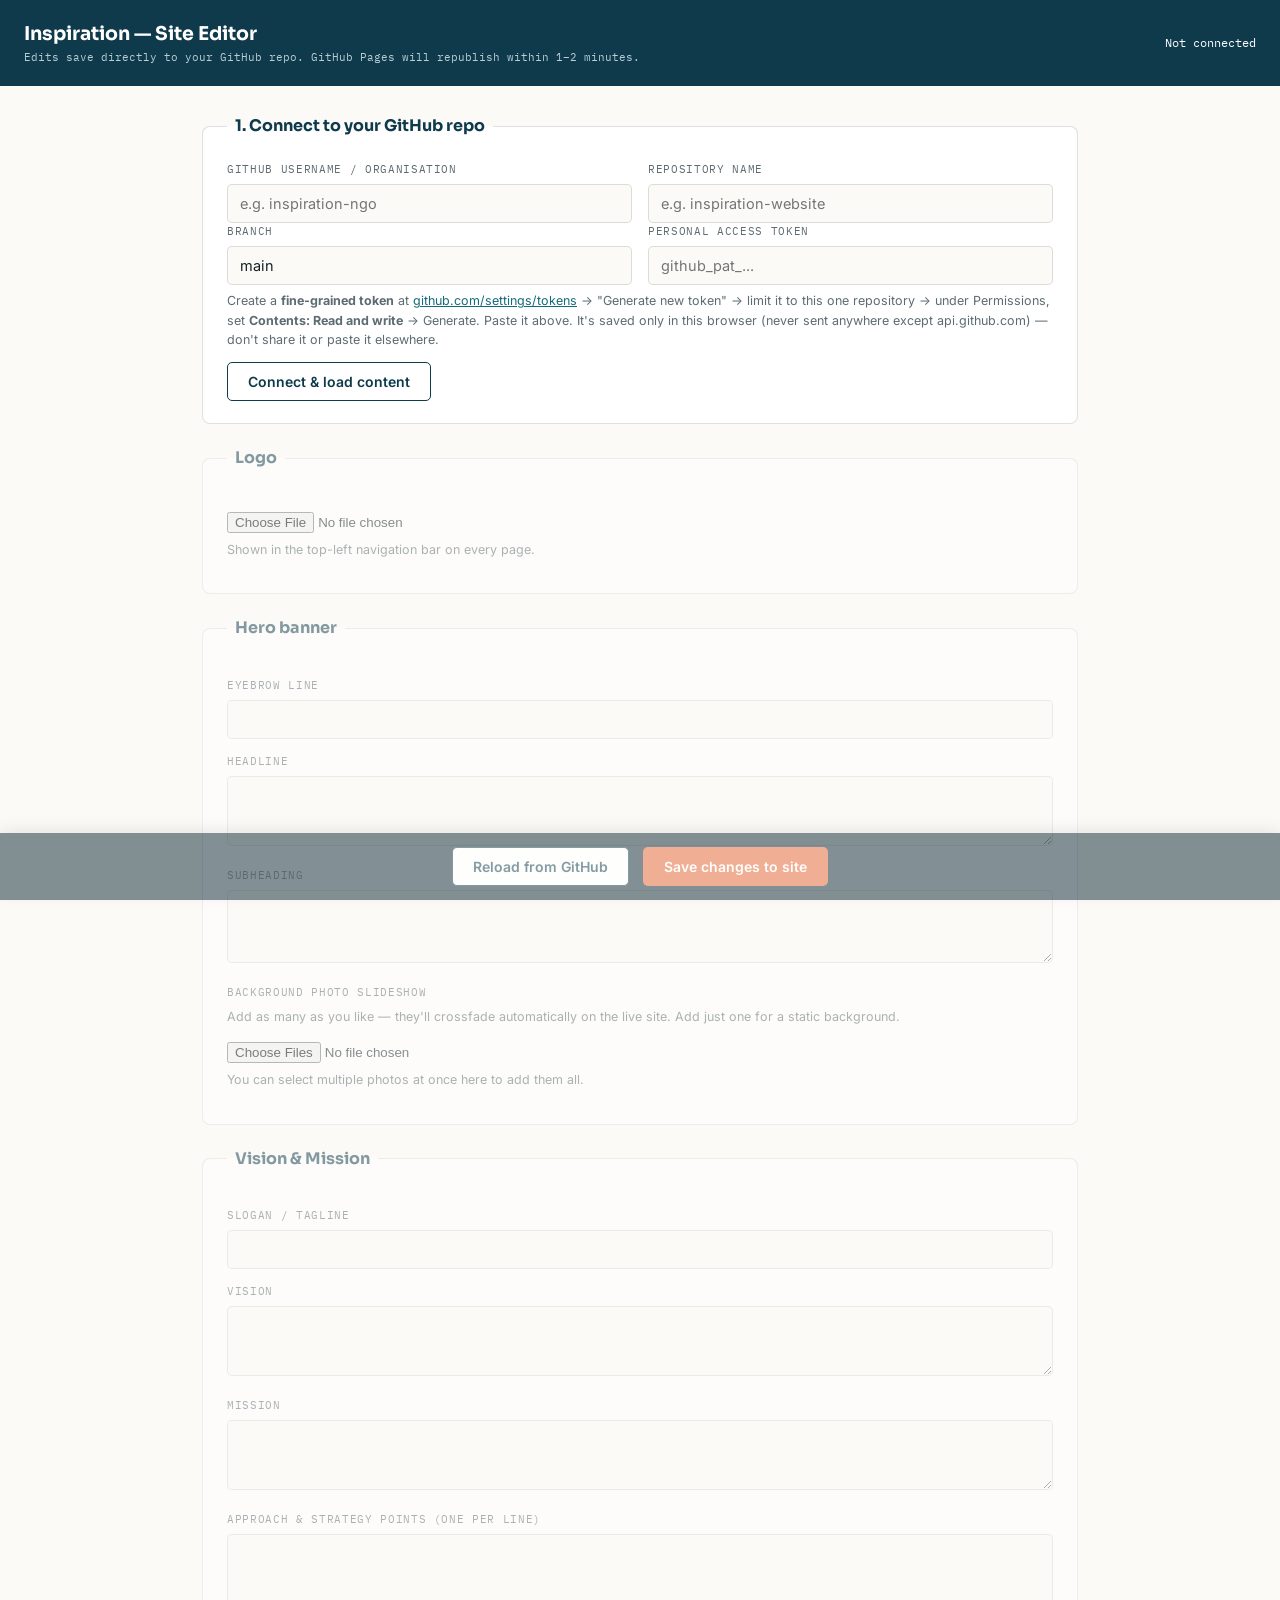
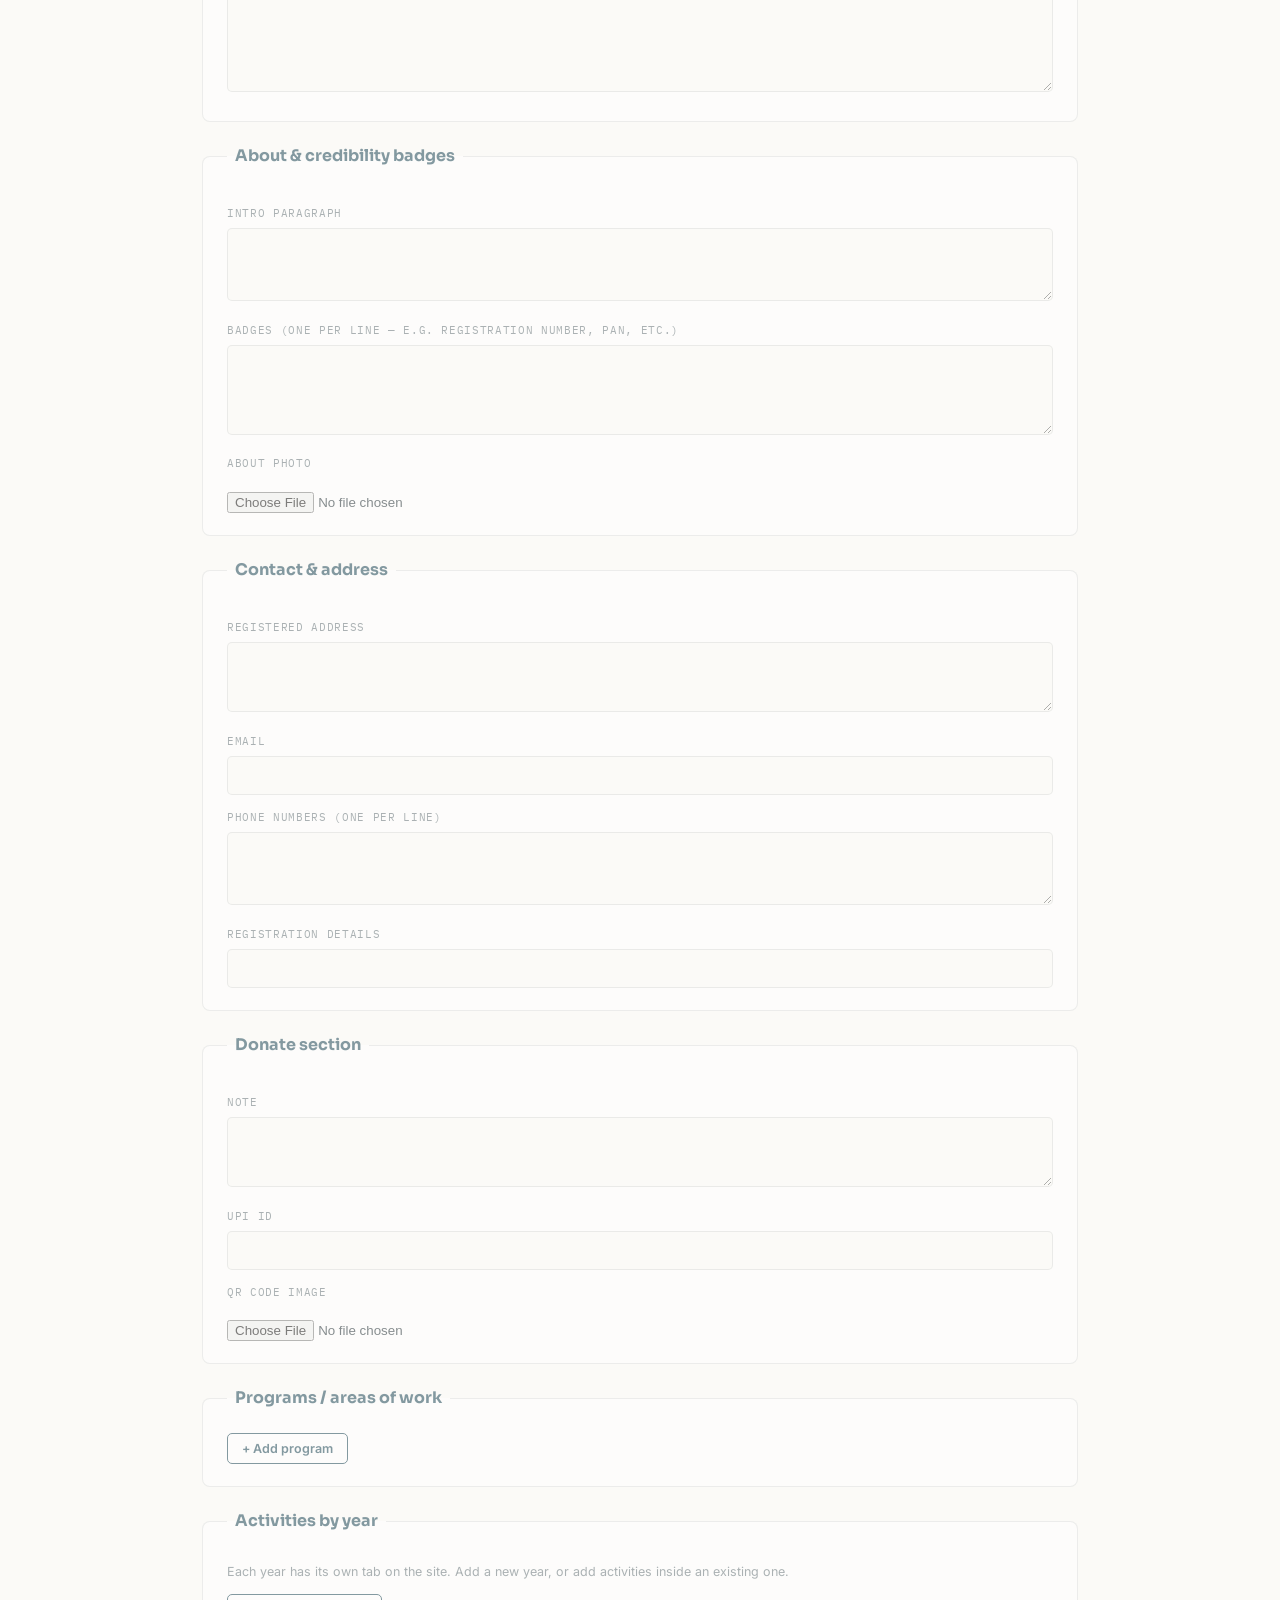
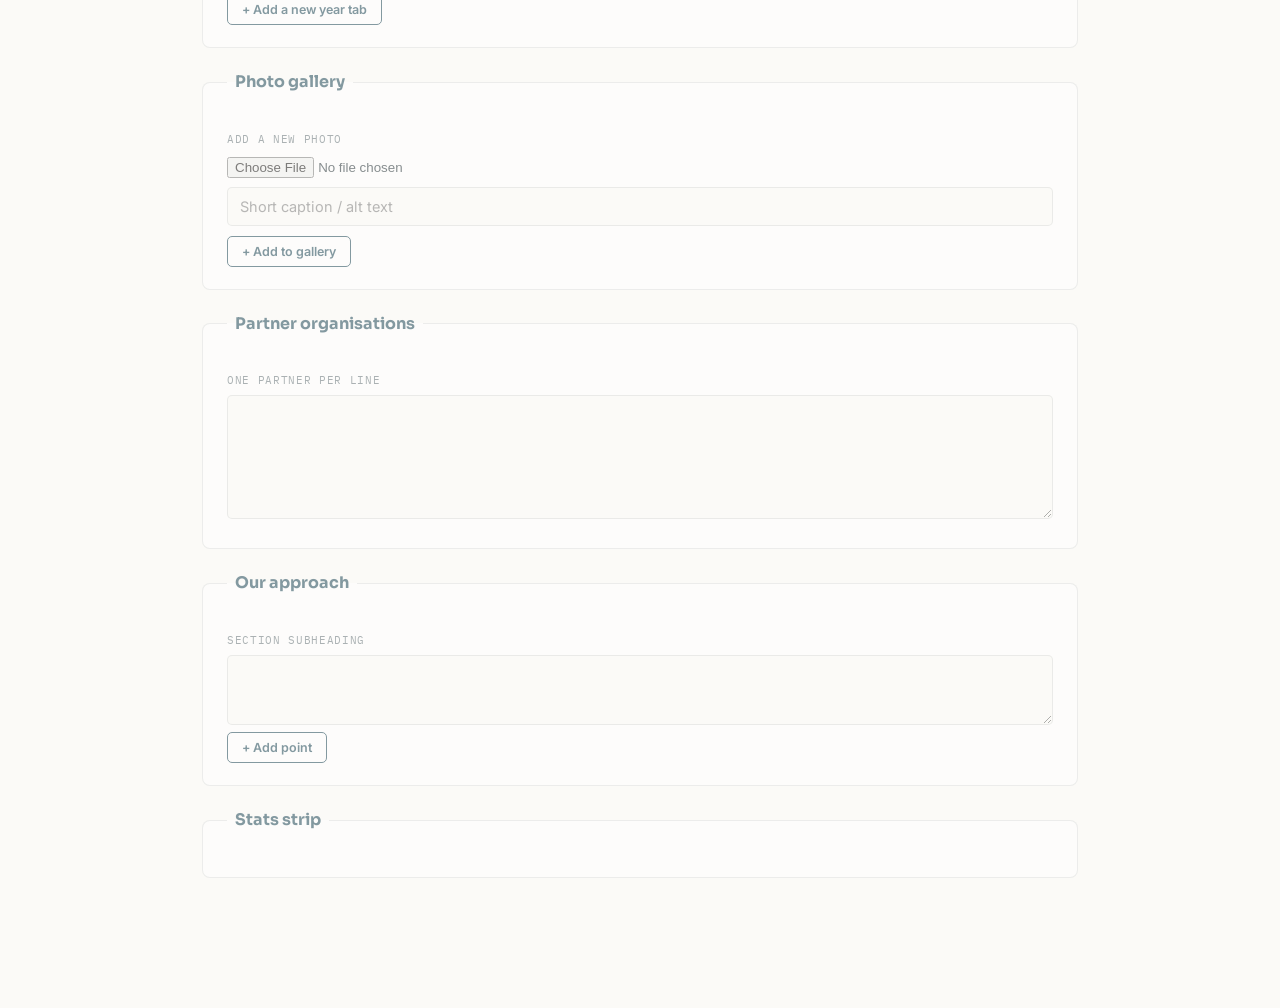
==== commit b30c80fa: "Add files via upload" ====
--- a/admin.html
+++ b/admin.html
@@ -118,10 +118,11 @@
 
     <fieldset>
       <legend>Vision &amp; Mission</legend>
+      <label>Slogan / tagline</label><input type="text" id="f-slogan">
       <label>Vision</label><textarea id="f-vision" rows="2"></textarea>
       <label>Mission</label><textarea id="f-mission" rows="2"></textarea>
-      <label>Prime objectives (one per line)</label>
-      <textarea id="f-objectives" rows="6"></textarea>
+      <label>Approach &amp; strategy points (one per line)</label>
+      <textarea id="f-objectives" rows="8"></textarea>
     </fieldset>
 
     <fieldset>
@@ -181,6 +182,8 @@
 
     <fieldset>
       <legend>Our approach</legend>
+      <label>Section subheading</label>
+      <textarea id="f-approach-subhead" rows="2"></textarea>
       <div id="approachList"></div>
       <button class="btn btn-outline btn-small" type="button" id="addApproachBtn">+ Add point</button>
     </fieldset>
@@ -349,6 +352,7 @@
   }
   renderHeroImages();
 
+  $('f-slogan').value = state.slogan || '';
   $('f-vision').value = state.vision;
   $('f-mission').value = state.mission;
   $('f-objectives').value = state.objectives.join('\n');
@@ -367,6 +371,7 @@
   $('f-donate-qr-preview').src = state.donate.qrImage;
 
   $('f-partners').value = state.partners.join('\n');
+  $('f-approach-subhead').value = state.approachSubhead || '';
 
   renderPrograms();
   renderYears();
@@ -534,9 +539,11 @@
     card.className = 'card';
     card.innerHTML = `
       <button class="del" data-i="${i}">Remove ✕</button>
+      <label>Short tag (e.g. "Reach", "Method")</label><input type="text" data-f="tag" value="${escAttr(a.tag || '')}">
       <label>Title</label><input type="text" data-f="title" value="${escAttr(a.title)}">
       <label>Description</label><textarea data-f="desc" rows="2">${a.desc}</textarea>
     `;
+    card.querySelector('[data-f="tag"]').addEventListener('input', e => a.tag = e.target.value);
     card.querySelector('[data-f="title"]').addEventListener('input', e => a.title = e.target.value);
     card.querySelector('[data-f="desc"]').addEventListener('input', e => a.desc = e.target.value);
     card.querySelector('.del').addEventListener('click', () => { state.approach.splice(i, 1); renderApproach(); });
@@ -544,7 +551,7 @@
   });
 }
 $('addApproachBtn').addEventListener('click', () => {
-  state.approach.push({ title: 'New point', desc: '' });
+  state.approach.push({ tag: 'New', title: 'New point', desc: '' });
   renderApproach();
 });
 
@@ -633,6 +640,7 @@
   state.hero.headline = $('f-hero-headline').value;
   state.hero.subhead = $('f-hero-subhead').value;
 
+  state.slogan = $('f-slogan').value;
   state.vision = $('f-vision').value;
   state.mission = $('f-mission').value;
   state.objectives = $('f-objectives').value.split('\n').map(s => s.trim()).filter(Boolean);
@@ -649,6 +657,7 @@
   state.donate.upiId = $('f-donate-upi').value;
 
   state.partners = $('f-partners').value.split('\n').map(s => s.trim()).filter(Boolean);
+  state.approachSubhead = $('f-approach-subhead').value;
 }
 
 // ---------- save ----------
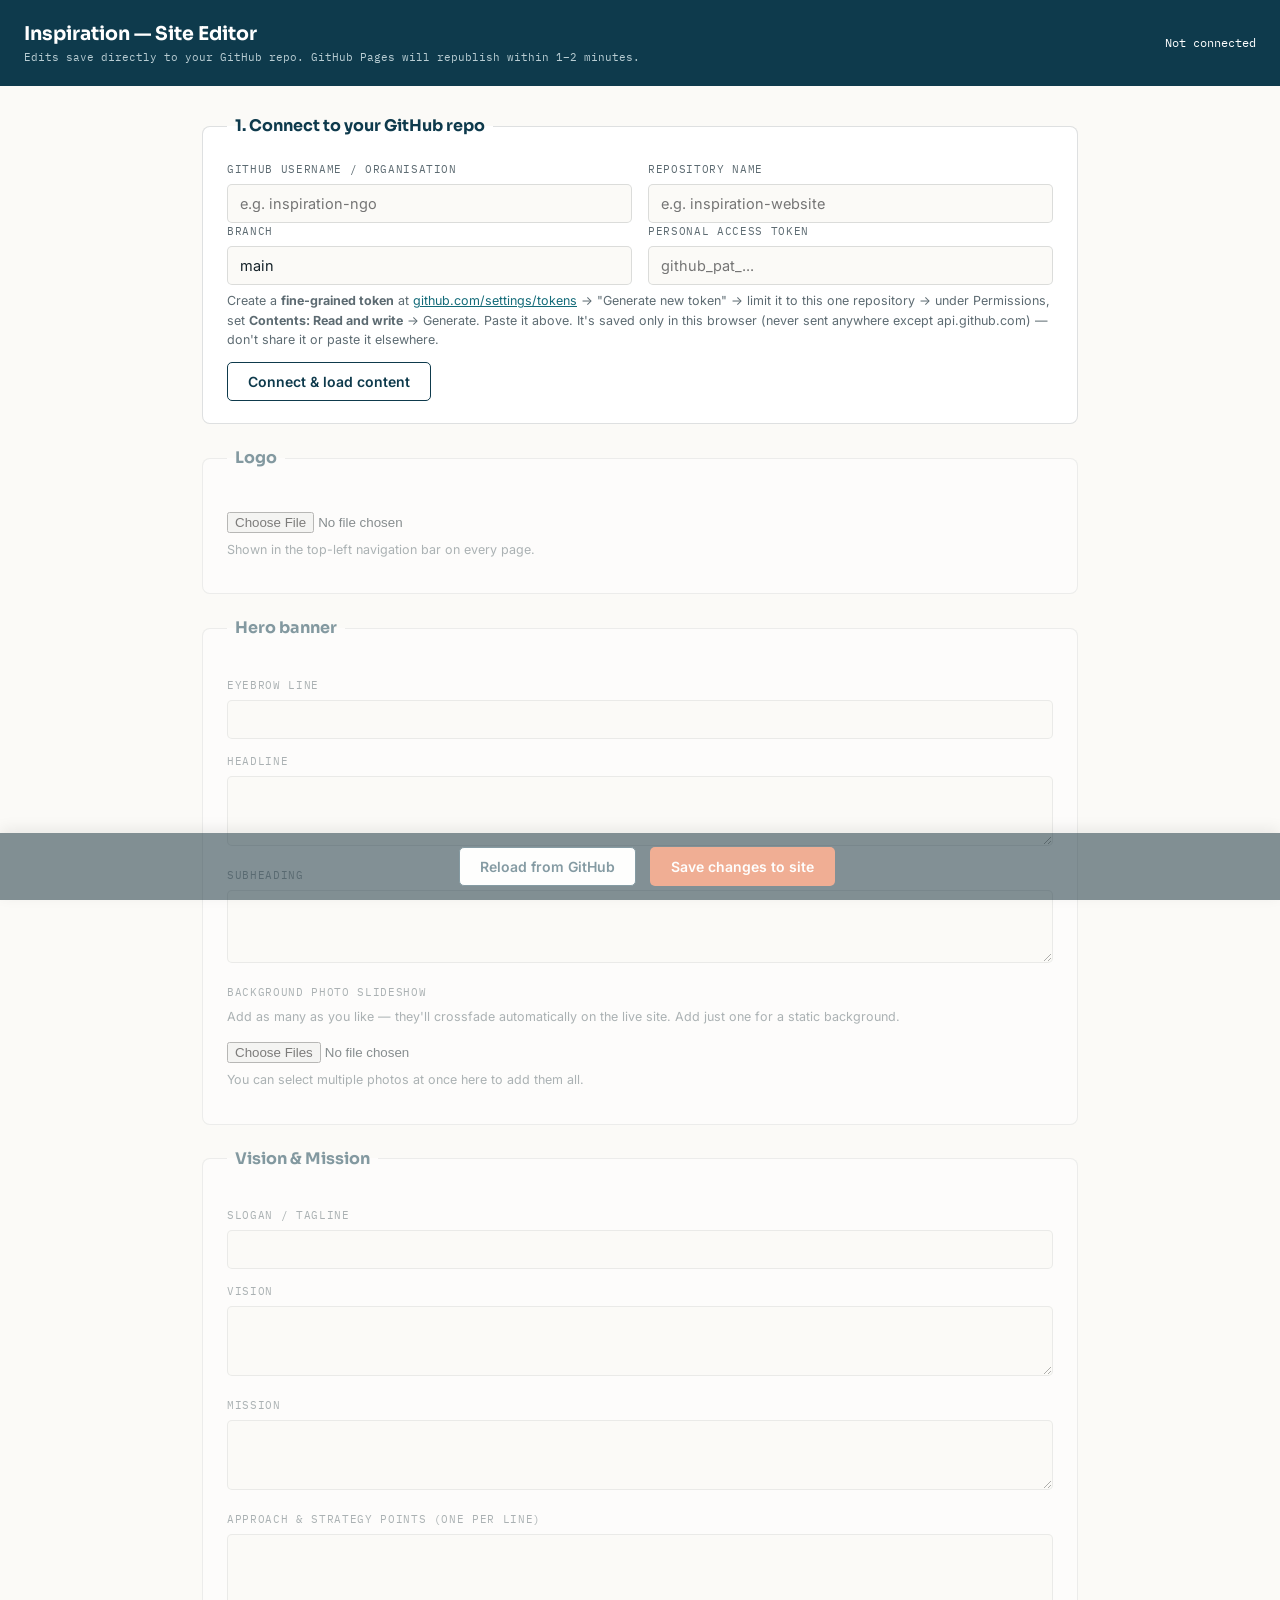
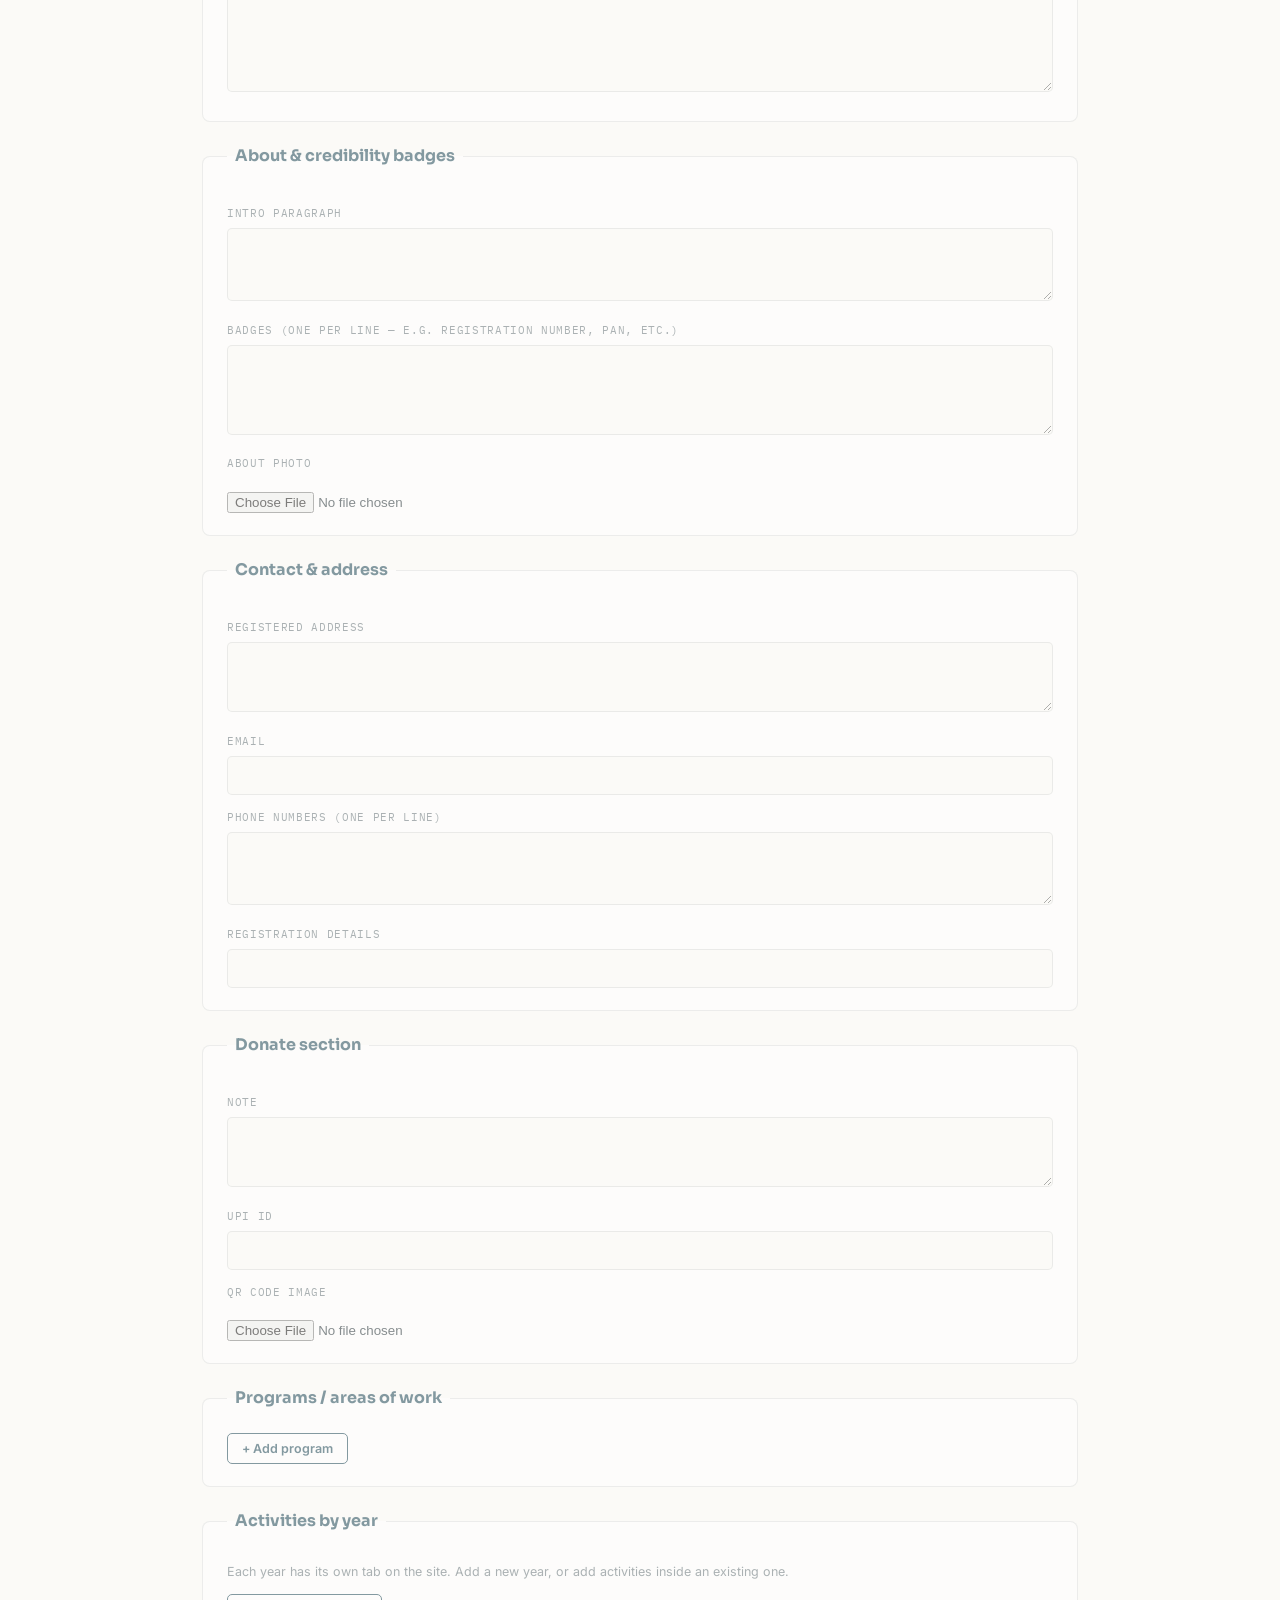
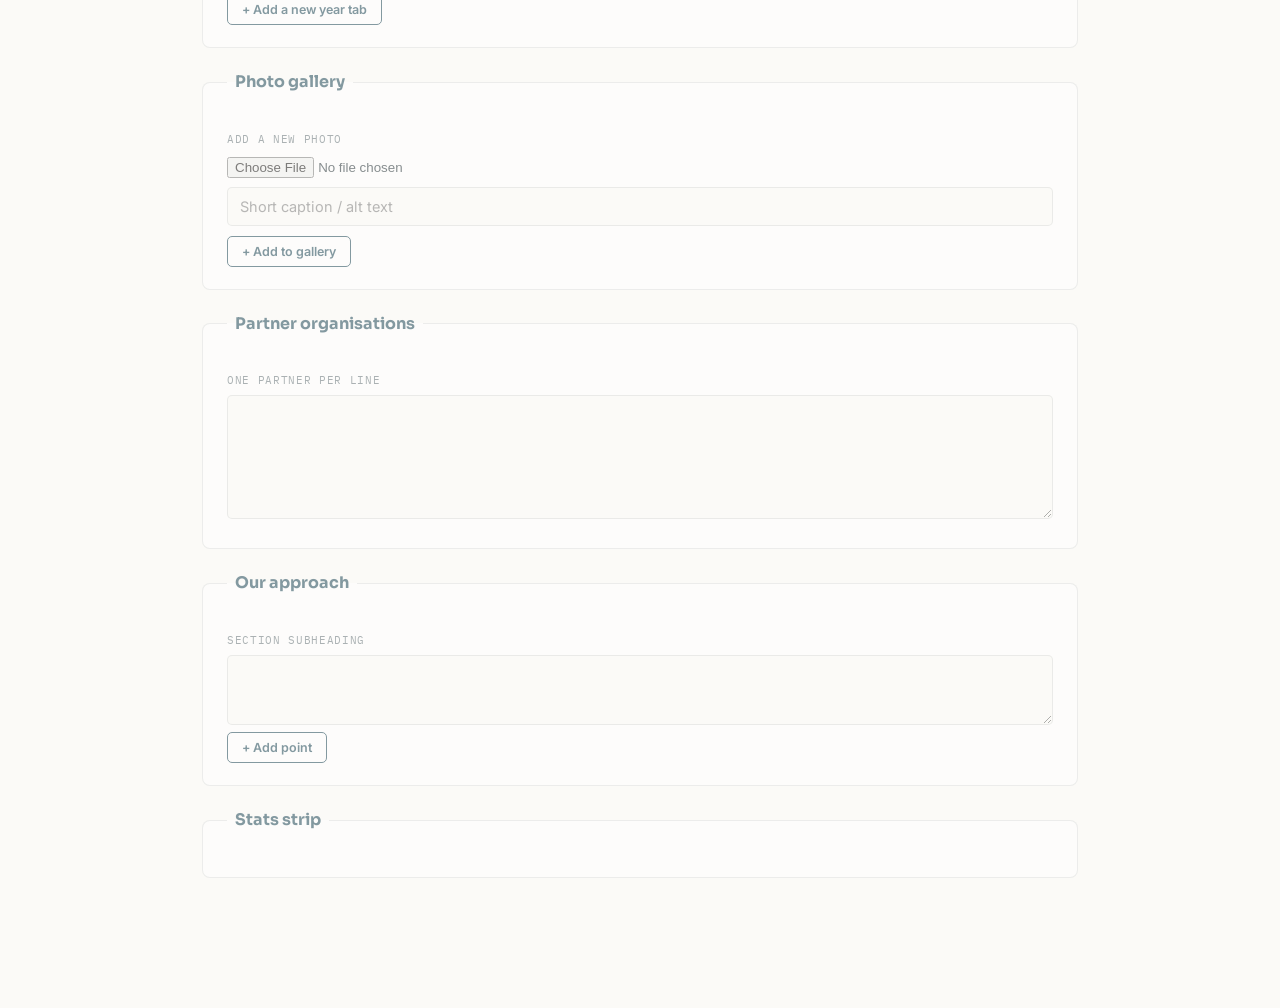
==== commit f8fdca26: "Add files via upload" ====
--- a/admin.html
+++ b/admin.html
@@ -197,6 +197,7 @@
 </div>
 
 <div class="save-bar locked" id="saveBar">
+  <span id="saveBarStatus" style="font-family:var(--mono);font-size:12.5px;color:#cfe0e5;align-self:center;"></span>
   <button class="btn btn-outline" id="reloadBtn" type="button">Reload from GitHub</button>
   <button class="btn btn-primary" id="saveBtn" type="button">Save changes to site</button>
 </div>
@@ -213,8 +214,17 @@
 function setStatus(el, msg, type) {
   el.textContent = msg;
   el.className = 'status show ' + type;
-}
-function clearStatus(el) { el.className = 'status'; }
+  const barStatus = $('saveBarStatus');
+  if (barStatus) {
+    barStatus.textContent = msg;
+    barStatus.style.color = type === 'err' ? '#ff9b7d' : (type === 'ok' ? '#8fe0a8' : '#cfe0e5');
+  }
+}
+function clearStatus(el) {
+  el.className = 'status';
+  const barStatus = $('saveBarStatus');
+  if (barStatus) barStatus.textContent = '';
+}
 
 // ---------- credential persistence (this browser only) ----------
 function loadSavedCreds() {
@@ -663,6 +673,7 @@
 // ---------- save ----------
 $('saveBtn').addEventListener('click', async () => {
   const statusEl = $('saveStatus');
+  window.scrollTo({ top: 0, behavior: 'smooth' });
   syncSimpleFields();
   setStatus(statusEl, 'Saving to GitHub…', 'busy');
   try {
@@ -670,7 +681,6 @@
     const result = await ghPut('content.json', utf8ToBase64(json), 'Update site content via site editor', contentSha);
     contentSha = result.content.sha;
     setStatus(statusEl, 'Saved! GitHub Pages will republish your site within 1–2 minutes.', 'ok');
-    window.scrollTo({ top: 0, behavior: 'smooth' });
   } catch (err) {
     setStatus(statusEl, err.message, 'err');
   }
